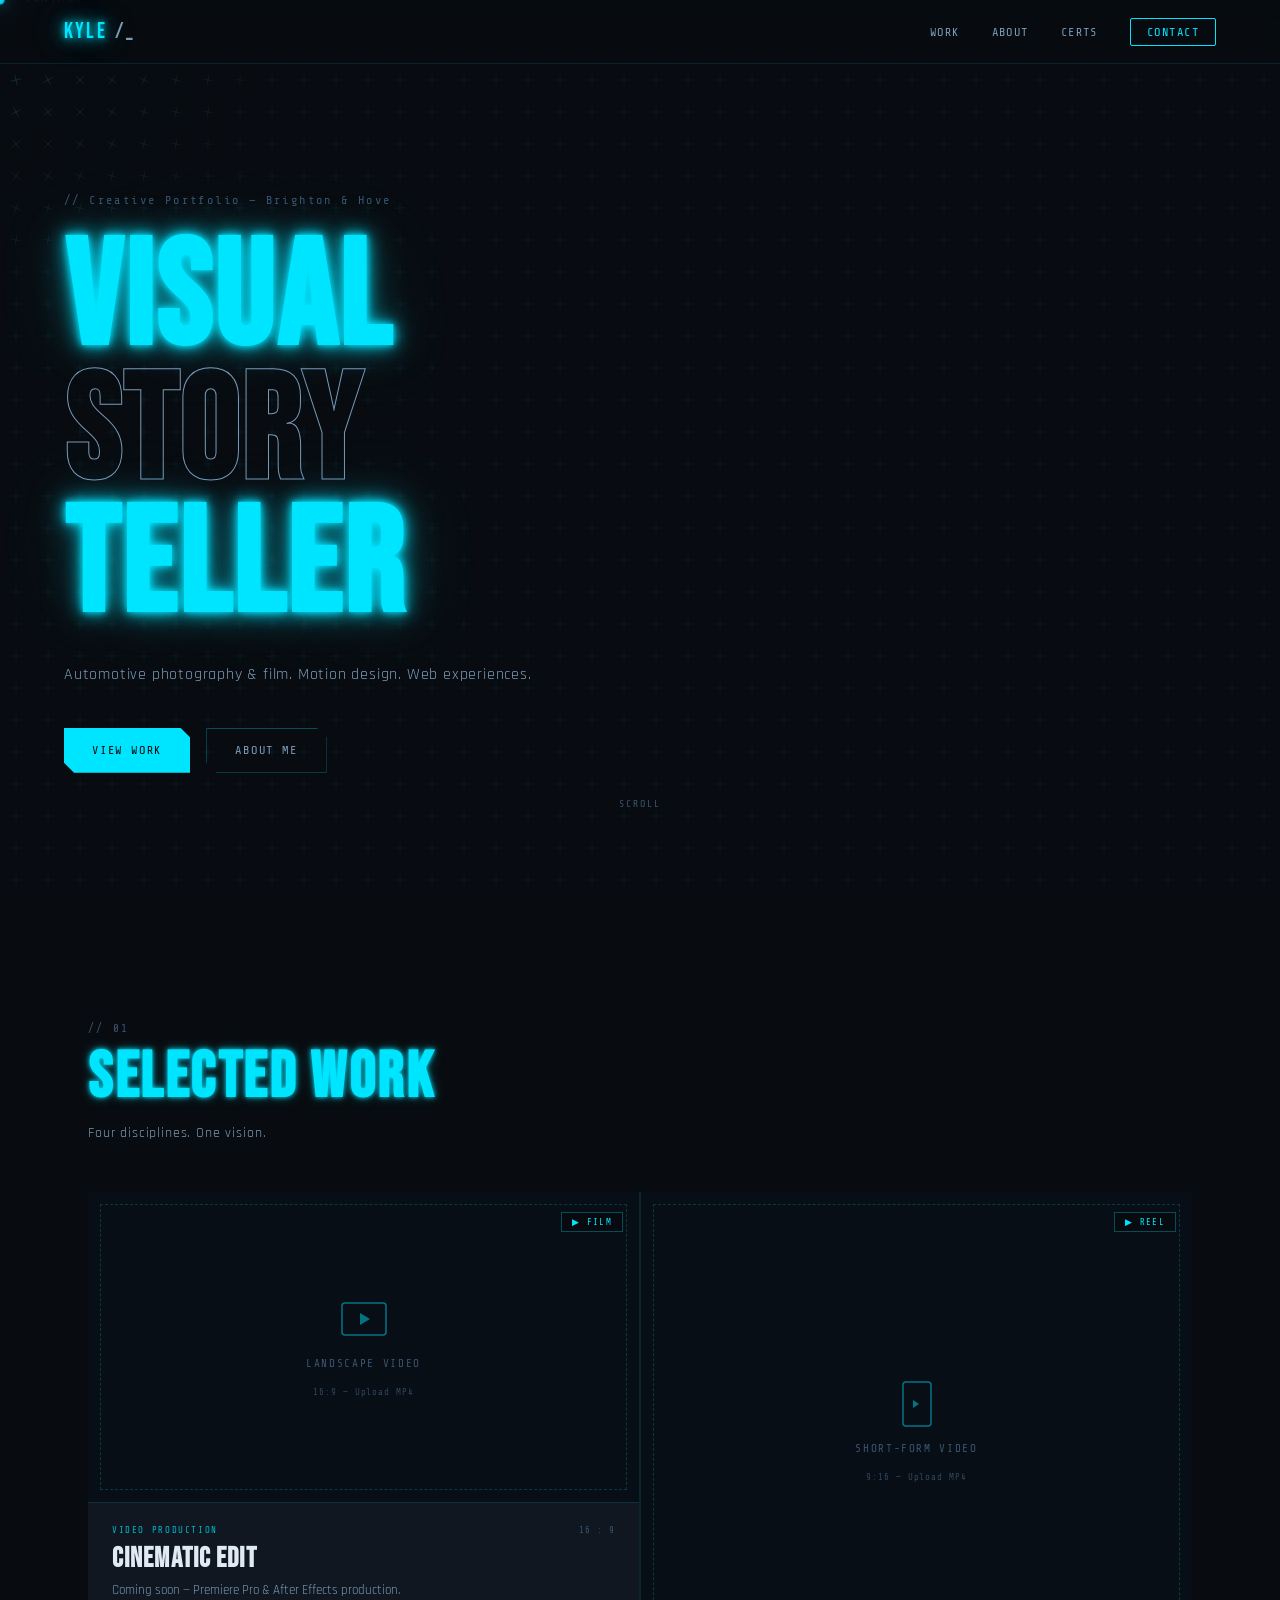
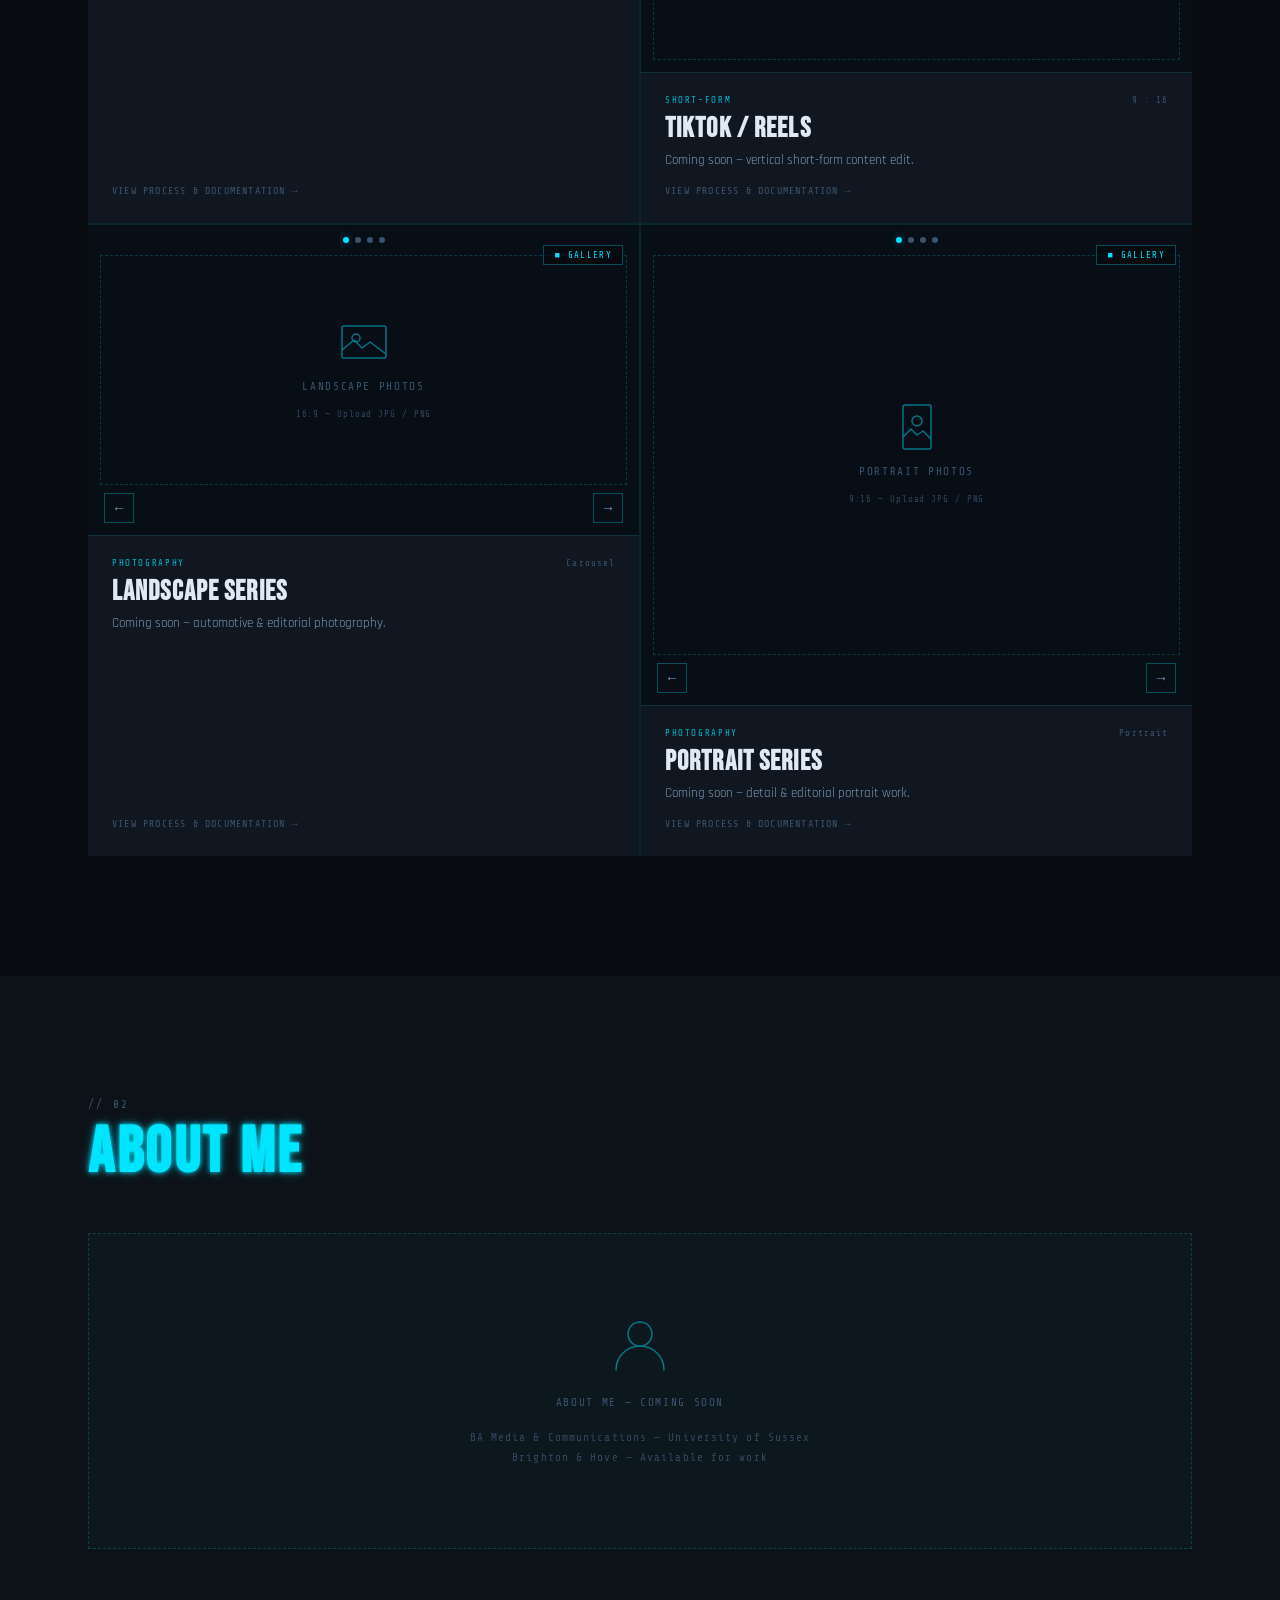
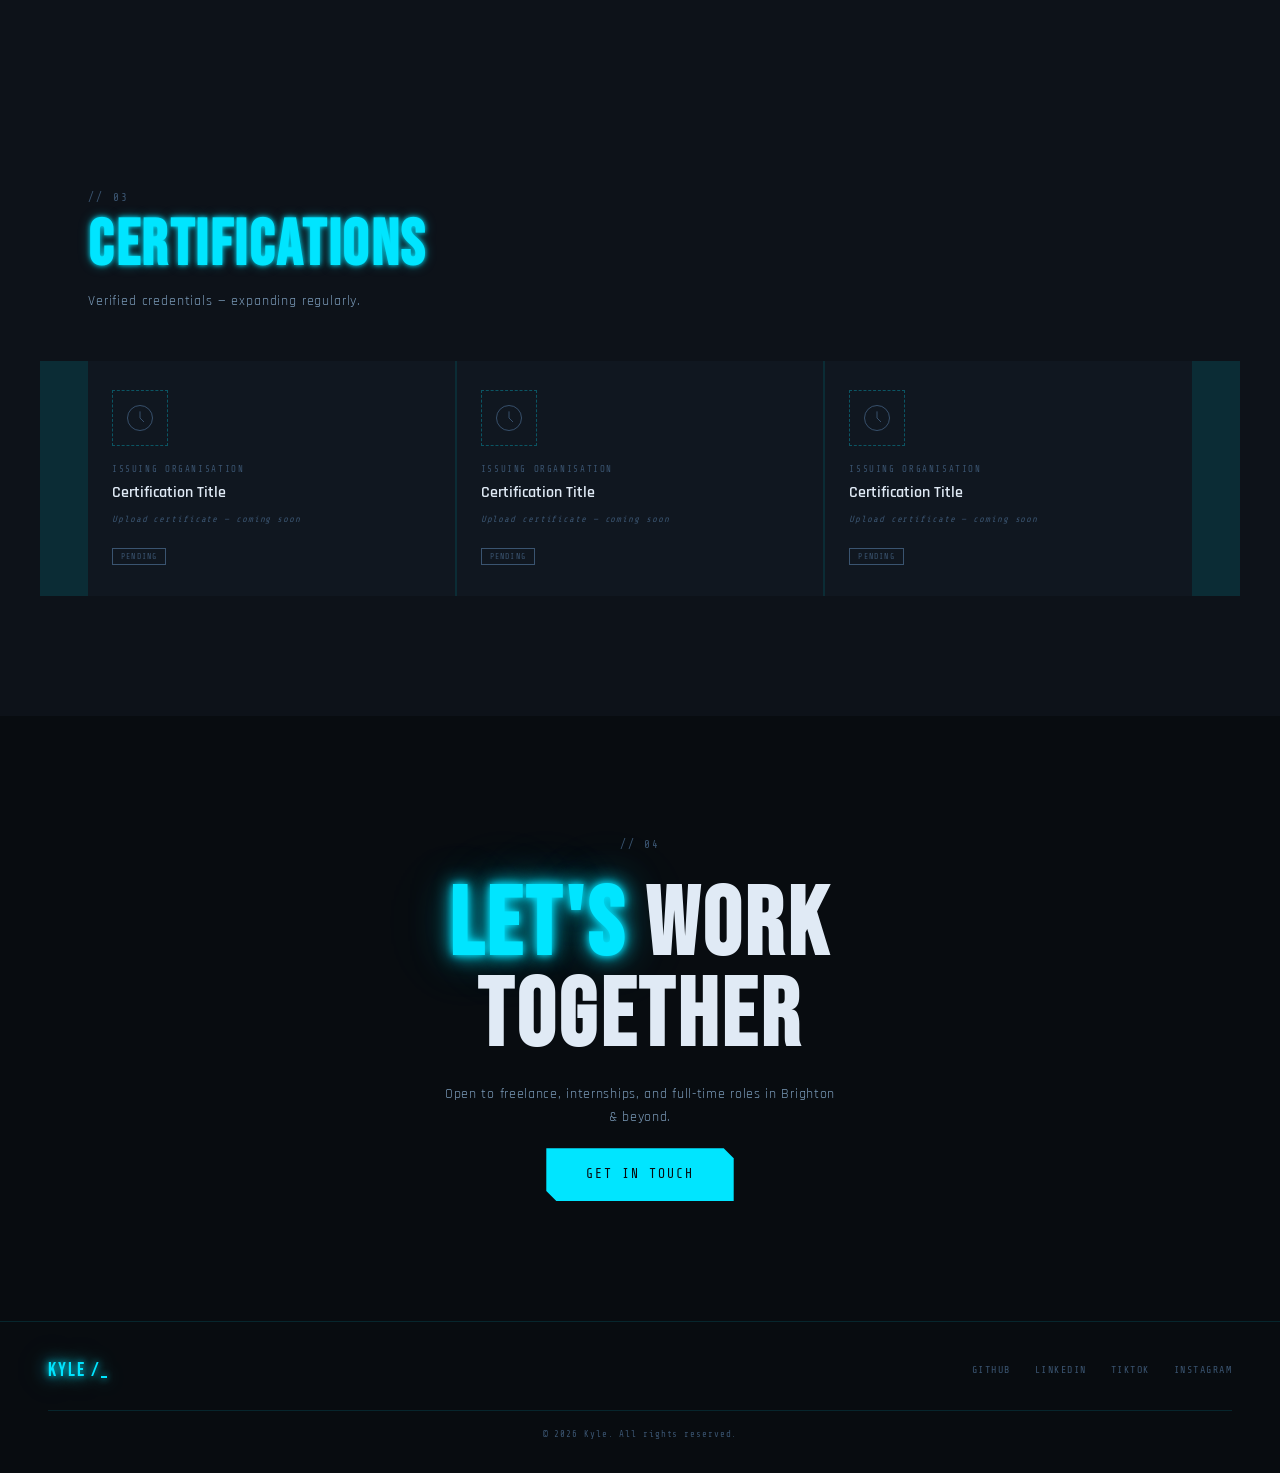
==== index.html @ 3d72a3d5 "Add files via upload" ====
<!DOCTYPE html>
<html lang="en">
<head>
  <meta charset="UTF-8" />
  <meta name="viewport" content="width=device-width, initial-scale=1.0" />
  <title>Kyle — Creative Portfolio</title>
  <link rel="preconnect" href="https://fonts.googleapis.com" />
  <link rel="preconnect" href="https://fonts.gstatic.com" crossorigin />
  <link href="https://fonts.googleapis.com/css2?family=Bebas+Neue&family=Share+Tech+Mono&family=Rajdhani:wght@300;400;500;600;700&display=swap" rel="stylesheet" />
  <link rel="stylesheet" href="style.css" />
</head>
<body>

  <!-- ░░ CANVAS BACKGROUND ░░ -->
  <canvas id="bg-canvas"></canvas>

  <!-- ░░ NAV ░░ -->
  <nav id="navbar">
    <div class="nav-inner">
      <div class="nav-logo">
        <span class="neon-text">KYLE</span><span class="nav-slash"> /_</span>
      </div>
      <ul class="nav-links">
        <li><a href="#work">Work</a></li>
        <li><a href="#about">About</a></li>
        <li><a href="#certifications">Certs</a></li>
        <li><a href="#contact" class="nav-cta">Contact</a></li>
      </ul>
      <button class="nav-burger" id="burger" aria-label="Menu">
        <span></span><span></span><span></span>
      </button>
    </div>
  </nav>

  <!-- ░░ MOBILE MENU ░░ -->
  <div class="mobile-menu" id="mobile-menu">
    <ul>
      <li><a href="#work" onclick="closeMobile()">Work</a></li>
      <li><a href="#about" onclick="closeMobile()">About</a></li>
      <li><a href="#certifications" onclick="closeMobile()">Certs</a></li>
      <li><a href="#contact" onclick="closeMobile()">Contact</a></li>
    </ul>
  </div>

  <!-- ░░ HERO ░░ -->
  <section id="hero">
    <div class="hero-content reveal">
      <p class="hero-label">// Creative Portfolio — Brighton & Hove</p>
      <h1 class="hero-title">
        <span class="neon-text neon-flicker">VISUAL</span><br/>
        <span class="hero-title-mid">STORY</span><br/>
        <span class="neon-text">TELLER</span>
      </h1>
      <p class="hero-sub">Automotive photography &amp; film. Motion design. Web experiences.</p>
      <div class="hero-actions">
        <a href="#work" class="btn-primary">View Work</a>
        <a href="#about" class="btn-ghost">About Me</a>
      </div>
    </div>
    <div class="hero-scroll-hint">
      <span>scroll</span>
      <div class="scroll-line"></div>
    </div>
  </section>

  <!-- ░░ WORK ░░ -->
  <section id="work">
    <div class="section-header reveal">
      <span class="section-tag">// 01</span>
      <h2 class="section-title neon-text-sm">Selected Work</h2>
      <p class="section-sub">Four disciplines. One vision.</p>
    </div>

    <div class="work-grid">

      <!-- Card 1: Landscape Video -->
      <article class="work-card reveal" data-delay="0">
        <div class="card-media landscape-video">
          <div class="media-placeholder">
            <div class="placeholder-icon">
              <svg viewBox="0 0 48 48" fill="none" xmlns="http://www.w3.org/2000/svg">
                <rect x="2" y="8" width="44" height="32" rx="3" stroke="currentColor" stroke-width="1.5"/>
                <path d="M30 24L20 18v12l10-6z" fill="currentColor"/>
              </svg>
            </div>
            <p class="placeholder-label">Landscape Video</p>
            <p class="placeholder-hint">16:9 — Upload MP4</p>
          </div>
          <div class="card-overlay">
            <span class="card-type-badge">&#9654; Film</span>
          </div>
        </div>
        <div class="card-info">
          <div class="card-meta">
            <span class="card-tag">Video Production</span>
            <span class="card-format">16 : 9</span>
          </div>
          <h3 class="card-title">Cinematic Edit</h3>
          <p class="card-desc">Coming soon — Premiere Pro &amp; After Effects production.</p>
          <a href="docs/landscape-video.html" class="card-link">
            View Process &amp; Documentation <span class="link-arrow">→</span>
          </a>
        </div>
      </article>

      <!-- Card 2: Portrait TikTok Video -->
      <article class="work-card work-card--portrait reveal" data-delay="100">
        <div class="card-media portrait-video">
          <div class="media-placeholder">
            <div class="placeholder-icon">
              <svg viewBox="0 0 48 48" fill="none" xmlns="http://www.w3.org/2000/svg">
                <rect x="10" y="2" width="28" height="44" rx="3" stroke="currentColor" stroke-width="1.5"/>
                <path d="M26 24L20 20v8l6-4z" fill="currentColor"/>
              </svg>
            </div>
            <p class="placeholder-label">Short-Form Video</p>
            <p class="placeholder-hint">9:16 — Upload MP4</p>
          </div>
          <div class="card-overlay">
            <span class="card-type-badge">&#9654; Reel</span>
          </div>
        </div>
        <div class="card-info">
          <div class="card-meta">
            <span class="card-tag">Short-Form</span>
            <span class="card-format">9 : 16</span>
          </div>
          <h3 class="card-title">TikTok / Reels</h3>
          <p class="card-desc">Coming soon — vertical short-form content edit.</p>
          <a href="docs/portrait-video.html" class="card-link">
            View Process &amp; Documentation <span class="link-arrow">→</span>
          </a>
        </div>
      </article>

      <!-- Card 3: Landscape Photo Carousel -->
      <article class="work-card reveal" data-delay="200">
        <div class="card-media landscape-photo">
          <div class="carousel-placeholder">
            <div class="carousel-dots">
              <span class="dot active"></span>
              <span class="dot"></span>
              <span class="dot"></span>
              <span class="dot"></span>
            </div>
            <div class="media-placeholder">
              <div class="placeholder-icon">
                <svg viewBox="0 0 48 48" fill="none" xmlns="http://www.w3.org/2000/svg">
                  <rect x="2" y="8" width="44" height="32" rx="2" stroke="currentColor" stroke-width="1.5"/>
                  <circle cx="16" cy="20" r="4" stroke="currentColor" stroke-width="1.5"/>
                  <path d="M2 32l12-10 8 8 8-6 16 12" stroke="currentColor" stroke-width="1.5" stroke-linejoin="round"/>
                </svg>
              </div>
              <p class="placeholder-label">Landscape Photos</p>
              <p class="placeholder-hint">16:9 — Upload JPG / PNG</p>
            </div>
            <div class="carousel-arrows">
              <button class="carousel-btn" aria-label="Previous">&#8592;</button>
              <button class="carousel-btn" aria-label="Next">&#8594;</button>
            </div>
          </div>
          <div class="card-overlay">
            <span class="card-type-badge">&#9632; Gallery</span>
          </div>
        </div>
        <div class="card-info">
          <div class="card-meta">
            <span class="card-tag">Photography</span>
            <span class="card-format">Carousel</span>
          </div>
          <h3 class="card-title">Landscape Series</h3>
          <p class="card-desc">Coming soon — automotive &amp; editorial photography.</p>
          <a href="docs/landscape-photos.html" class="card-link">
            View Process &amp; Documentation <span class="link-arrow">→</span>
          </a>
        </div>
      </article>

      <!-- Card 4: Portrait Photo Carousel -->
      <article class="work-card work-card--portrait reveal" data-delay="300">
        <div class="card-media portrait-photo">
          <div class="carousel-placeholder">
            <div class="carousel-dots">
              <span class="dot active"></span>
              <span class="dot"></span>
              <span class="dot"></span>
              <span class="dot"></span>
            </div>
            <div class="media-placeholder">
              <div class="placeholder-icon">
                <svg viewBox="0 0 48 48" fill="none" xmlns="http://www.w3.org/2000/svg">
                  <rect x="10" y="2" width="28" height="44" rx="2" stroke="currentColor" stroke-width="1.5"/>
                  <circle cx="24" cy="18" r="5" stroke="currentColor" stroke-width="1.5"/>
                  <path d="M10 34l8-8 6 6 6-4 8 8" stroke="currentColor" stroke-width="1.5" stroke-linejoin="round"/>
                </svg>
              </div>
              <p class="placeholder-label">Portrait Photos</p>
              <p class="placeholder-hint">9:16 — Upload JPG / PNG</p>
            </div>
            <div class="carousel-arrows">
              <button class="carousel-btn" aria-label="Previous">&#8592;</button>
              <button class="carousel-btn" aria-label="Next">&#8594;</button>
            </div>
          </div>
          <div class="card-overlay">
            <span class="card-type-badge">&#9632; Gallery</span>
          </div>
        </div>
        <div class="card-info">
          <div class="card-meta">
            <span class="card-tag">Photography</span>
            <span class="card-format">Portrait</span>
          </div>
          <h3 class="card-title">Portrait Series</h3>
          <p class="card-desc">Coming soon — detail &amp; editorial portrait work.</p>
          <a href="docs/portrait-photos.html" class="card-link">
            View Process &amp; Documentation <span class="link-arrow">→</span>
          </a>
        </div>
      </article>

    </div>
  </section>

  <!-- ░░ ABOUT ░░ -->
  <section id="about">
    <div class="about-inner">
      <div class="section-header reveal">
        <span class="section-tag">// 02</span>
        <h2 class="section-title neon-text-sm">About Me</h2>
      </div>
      <div class="about-placeholder reveal">
        <div class="about-placeholder-inner">
          <div class="placeholder-icon large">
            <svg viewBox="0 0 64 64" fill="none" xmlns="http://www.w3.org/2000/svg">
              <circle cx="32" cy="20" r="12" stroke="currentColor" stroke-width="1.5"/>
              <path d="M8 56c0-13.255 10.745-24 24-24s24 10.745 24 24" stroke="currentColor" stroke-width="1.5" stroke-linecap="round"/>
            </svg>
          </div>
          <p class="placeholder-label">About Me — Coming Soon</p>
          <p class="placeholder-hint">
            BA Media &amp; Communications — University of Sussex<br/>
            Brighton &amp; Hove — Available for work
          </p>
        </div>
      </div>
    </div>
  </section>

  <!-- ░░ CERTIFICATIONS ░░ -->
  <section id="certifications">
    <div class="section-header reveal">
      <span class="section-tag">// 03</span>
      <h2 class="section-title neon-text-sm">Certifications</h2>
      <p class="section-sub">Verified credentials — expanding regularly.</p>
    </div>

    <div class="certs-grid">

      <div class="cert-card reveal" data-delay="0">
        <div class="cert-logo-area">
          <div class="cert-logo-placeholder">
            <svg viewBox="0 0 48 48" fill="none" xmlns="http://www.w3.org/2000/svg">
              <circle cx="24" cy="24" r="20" stroke="currentColor" stroke-width="1.5"/>
              <path d="M24 14v10l6 6" stroke="currentColor" stroke-width="1.5" stroke-linecap="round"/>
            </svg>
          </div>
        </div>
        <div class="cert-info">
          <p class="cert-issuer">Issuing Organisation</p>
          <h3 class="cert-name">Certification Title</h3>
          <p class="cert-status">Upload certificate — coming soon</p>
        </div>
        <div class="cert-badge">
          <span>Pending</span>
        </div>
      </div>

      <div class="cert-card reveal" data-delay="100">
        <div class="cert-logo-area">
          <div class="cert-logo-placeholder">
            <svg viewBox="0 0 48 48" fill="none" xmlns="http://www.w3.org/2000/svg">
              <circle cx="24" cy="24" r="20" stroke="currentColor" stroke-width="1.5"/>
              <path d="M24 14v10l6 6" stroke="currentColor" stroke-width="1.5" stroke-linecap="round"/>
            </svg>
          </div>
        </div>
        <div class="cert-info">
          <p class="cert-issuer">Issuing Organisation</p>
          <h3 class="cert-name">Certification Title</h3>
          <p class="cert-status">Upload certificate — coming soon</p>
        </div>
        <div class="cert-badge">
          <span>Pending</span>
        </div>
      </div>

      <div class="cert-card reveal" data-delay="200">
        <div class="cert-logo-area">
          <div class="cert-logo-placeholder">
            <svg viewBox="0 0 48 48" fill="none" xmlns="http://www.w3.org/2000/svg">
              <circle cx="24" cy="24" r="20" stroke="currentColor" stroke-width="1.5"/>
              <path d="M24 14v10l6 6" stroke="currentColor" stroke-width="1.5" stroke-linecap="round"/>
            </svg>
          </div>
        </div>
        <div class="cert-info">
          <p class="cert-issuer">Issuing Organisation</p>
          <h3 class="cert-name">Certification Title</h3>
          <p class="cert-status">Upload certificate — coming soon</p>
        </div>
        <div class="cert-badge">
          <span>Pending</span>
        </div>
      </div>

    </div>
  </section>

  <!-- ░░ CONTACT ░░ -->
  <section id="contact">
    <div class="contact-inner reveal">
      <span class="section-tag">// 04</span>
      <h2 class="contact-title">
        <span class="neon-text neon-flicker-slow">Let's</span> Work<br/>Together
      </h2>
      <p class="contact-sub">Open to freelance, internships, and full-time roles in Brighton &amp; beyond.</p>
      <a href="mailto:your@email.com" class="btn-primary btn-large">Get In Touch</a>
    </div>
  </section>

  <!-- ░░ FOOTER ░░ -->
  <footer id="footer">
    <div class="footer-inner">
      <div class="footer-logo neon-text">KYLE /_</div>
      <div class="footer-links">
        <a href="https://github.com/yourusername" target="_blank" rel="noopener">GitHub</a>
        <a href="https://linkedin.com/in/yourprofile" target="_blank" rel="noopener">LinkedIn</a>
        <a href="https://www.tiktok.com/@yourprofile" target="_blank" rel="noopener">TikTok</a>
        <a href="https://instagram.com/yourprofile" target="_blank" rel="noopener">Instagram</a>
      </div>
      <p class="footer-copy">&copy; 2026 Kyle. All rights reserved.</p>
    </div>
  </footer>

  <script src="main.js"></script>
</body>
</html>
---- style.css ----
/* ============================================================
   KYLE /_ — PORTFOLIO
   style.css
   ============================================================ */

/* ── Reset & Root ─────────────────────────────────────────── */
*, *::before, *::after { box-sizing: border-box; margin: 0; padding: 0; }

:root {
  --cyan:        #00E5FF;
  --cyan-dim:    #00b8cc;
  --cyan-glow:   rgba(0, 229, 255, 0.35);
  --cyan-faint:  rgba(0, 229, 255, 0.08);
  --blue:        #0080FF;
  --blue-dim:    #005fcc;
  --blue-glow:   rgba(0, 128, 255, 0.35);
  --bg:          #080c10;
  --bg-2:        #0d1219;
  --bg-card:     #101720;
  --bg-card-h:   #141e2a;
  --text:        #e0eaf5;
  --text-mid:    #7a9ab8;
  --text-dim:    #3a5470;
  --border:      rgba(0, 229, 255, 0.12);
  --border-h:    rgba(0, 229, 255, 0.3);
  --font-display: 'Bebas Neue', sans-serif;
  --font-mono:    'Share Tech Mono', monospace;
  --font-body:    'Rajdhani', sans-serif;
  --nav-h:       64px;
  --section-pad: clamp(60px, 10vw, 120px);
}

html { scroll-behavior: smooth; }

body {
  background: var(--bg);
  color: var(--text);
  font-family: var(--font-body);
  font-size: 16px;
  line-height: 1.6;
  overflow-x: hidden;
}

/* ── Canvas Background ────────────────────────────────────── */
#bg-canvas {
  position: fixed;
  inset: 0;
  z-index: 0;
  pointer-events: none;
  opacity: 0.5;
}

/* ── Scroll Reveal ────────────────────────────────────────── */
.reveal {
  opacity: 0;
  transform: translateY(32px);
  transition: opacity 0.7s ease, transform 0.7s ease;
}
.reveal.visible {
  opacity: 1;
  transform: translateY(0);
}

/* ── Neon Text Effects ────────────────────────────────────── */
.neon-text {
  color: var(--cyan);
  text-shadow:
    0 0 7px var(--cyan),
    0 0 18px var(--cyan),
    0 0 40px var(--cyan-glow),
    0 0 80px rgba(0, 229, 255, 0.15);
}

.neon-text-sm {
  color: var(--cyan);
  text-shadow:
    0 0 5px var(--cyan),
    0 0 12px var(--cyan-glow);
}

.neon-flicker {
  animation: flicker 6s infinite;
}

.neon-flicker-slow {
  animation: flicker 9s 2s infinite;
}

@keyframes flicker {
  0%, 18%, 22%, 25%, 53%, 57%, 100% {
    text-shadow:
      0 0 7px var(--cyan),
      0 0 18px var(--cyan),
      0 0 40px var(--cyan-glow),
      0 0 80px rgba(0, 229, 255, 0.15);
  }
  20%, 24%, 55% {
    text-shadow: none;
    color: var(--cyan-dim);
  }
}

/* ── Navigation ───────────────────────────────────────────── */
#navbar {
  position: fixed;
  top: 0;
  left: 0;
  right: 0;
  z-index: 100;
  height: var(--nav-h);
  background: rgba(8, 12, 16, 0.85);
  backdrop-filter: blur(12px);
  border-bottom: 0.5px solid var(--border);
  transition: border-color 0.3s;
}

#navbar.scrolled {
  border-bottom-color: var(--border-h);
}

.nav-inner {
  max-width: 1200px;
  margin: 0 auto;
  padding: 0 24px;
  height: 100%;
  display: flex;
  align-items: center;
  justify-content: space-between;
}

.nav-logo {
  font-family: var(--font-display);
  font-size: 22px;
  letter-spacing: 0.1em;
  text-decoration: none;
}

.nav-slash {
  color: var(--text-mid);
  margin-left: 2px;
}

.nav-links {
  display: flex;
  align-items: center;
  gap: 32px;
  list-style: none;
}

.nav-links a {
  font-family: var(--font-mono);
  font-size: 12px;
  letter-spacing: 0.12em;
  text-transform: uppercase;
  color: var(--text-mid);
  text-decoration: none;
  transition: color 0.2s;
}

.nav-links a:hover { color: var(--cyan); }

.nav-cta {
  color: var(--cyan) !important;
  border: 0.5px solid var(--cyan);
  padding: 6px 16px;
  border-radius: 2px;
  transition: background 0.2s, box-shadow 0.2s !important;
}

.nav-cta:hover {
  background: var(--cyan-faint);
  box-shadow: 0 0 12px var(--cyan-glow);
}

.nav-burger {
  display: none;
  flex-direction: column;
  gap: 5px;
  background: none;
  border: none;
  cursor: pointer;
  padding: 4px;
}

.nav-burger span {
  display: block;
  width: 22px;
  height: 1.5px;
  background: var(--text-mid);
  transition: all 0.3s;
}

/* ── Mobile Menu ──────────────────────────────────────────── */
.mobile-menu {
  position: fixed;
  top: var(--nav-h);
  left: 0;
  right: 0;
  background: rgba(8, 12, 16, 0.97);
  backdrop-filter: blur(16px);
  border-bottom: 0.5px solid var(--border);
  z-index: 99;
  transform: translateY(-110%);
  transition: transform 0.3s ease;
}

.mobile-menu.open {
  transform: translateY(0);
}

.mobile-menu ul {
  list-style: none;
  padding: 16px 0;
}

.mobile-menu a {
  display: block;
  padding: 14px 24px;
  font-family: var(--font-mono);
  font-size: 13px;
  letter-spacing: 0.12em;
  text-transform: uppercase;
  color: var(--text-mid);
  text-decoration: none;
  border-bottom: 0.5px solid var(--border);
  transition: color 0.2s, padding-left 0.2s;
}

.mobile-menu a:hover {
  color: var(--cyan);
  padding-left: 32px;
}

/* ── Buttons ──────────────────────────────────────────────── */
.btn-primary {
  display: inline-flex;
  align-items: center;
  gap: 8px;
  padding: 12px 28px;
  background: var(--cyan);
  color: var(--bg);
  font-family: var(--font-mono);
  font-size: 12px;
  letter-spacing: 0.15em;
  text-transform: uppercase;
  text-decoration: none;
  border: none;
  cursor: pointer;
  transition: box-shadow 0.25s, transform 0.2s;
  clip-path: polygon(0 0, calc(100% - 10px) 0, 100% 10px, 100% 100%, 10px 100%, 0 calc(100% - 10px));
}

.btn-primary:hover {
  box-shadow: 0 0 24px var(--cyan-glow), 0 0 48px rgba(0,229,255,0.12);
  transform: translateY(-1px);
}

.btn-primary.btn-large {
  padding: 16px 40px;
  font-size: 13px;
}

.btn-ghost {
  display: inline-flex;
  align-items: center;
  padding: 12px 28px;
  border: 0.5px solid var(--border-h);
  color: var(--text-mid);
  font-family: var(--font-mono);
  font-size: 12px;
  letter-spacing: 0.15em;
  text-transform: uppercase;
  text-decoration: none;
  transition: border-color 0.2s, color 0.2s, box-shadow 0.2s;
  clip-path: polygon(0 0, calc(100% - 10px) 0, 100% 10px, 100% 100%, 10px 100%, 0 calc(100% - 10px));
}

.btn-ghost:hover {
  border-color: var(--cyan);
  color: var(--cyan);
  box-shadow: 0 0 16px var(--cyan-glow);
}

/* ── Hero ─────────────────────────────────────────────────── */
#hero {
  position: relative;
  z-index: 1;
  min-height: 100vh;
  display: flex;
  align-items: center;
  padding: var(--nav-h) 24px 0;
}

.hero-content {
  max-width: 1200px;
  margin: 0 auto;
  width: 100%;
  padding: 60px 0;
}

.hero-label {
  font-family: var(--font-mono);
  font-size: 12px;
  letter-spacing: 0.2em;
  color: var(--text-dim);
  margin-bottom: 24px;
}

.hero-title {
  font-family: var(--font-display);
  font-size: clamp(72px, 14vw, 148px);
  line-height: 0.9;
  letter-spacing: 0.02em;
  margin-bottom: 28px;
}

.hero-title-mid {
  color: var(--text);
  -webkit-text-stroke: 1px var(--text-mid);
  color: transparent;
}

.hero-sub {
  font-size: 16px;
  color: var(--text-mid);
  letter-spacing: 0.05em;
  margin-bottom: 40px;
  max-width: 480px;
}

.hero-actions {
  display: flex;
  gap: 16px;
  flex-wrap: wrap;
}

.hero-scroll-hint {
  position: absolute;
  bottom: 32px;
  left: 50%;
  transform: translateX(-50%);
  display: flex;
  flex-direction: column;
  align-items: center;
  gap: 8px;
}

.hero-scroll-hint span {
  font-family: var(--font-mono);
  font-size: 10px;
  letter-spacing: 0.2em;
  text-transform: uppercase;
  color: var(--text-dim);
}

.scroll-line {
  width: 0.5px;
  height: 48px;
  background: linear-gradient(to bottom, var(--cyan-dim), transparent);
  animation: scrollPulse 2s ease-in-out infinite;
}

@keyframes scrollPulse {
  0%, 100% { opacity: 0.3; transform: scaleY(1); }
  50% { opacity: 1; transform: scaleY(1.1); }
}

/* ── Section Shared ───────────────────────────────────────── */
section {
  position: relative;
  z-index: 1;
  padding: var(--section-pad) clamp(16px, 4vw, 48px);
  max-width: 1200px;
  margin: 0 auto;
}

#about, #certifications, #contact {
  max-width: 100%;
  padding-left: 0;
  padding-right: 0;
}

#about > *, #certifications > *, #contact > * {
  max-width: 1200px;
  margin-left: auto;
  margin-right: auto;
  padding-left: clamp(16px, 4vw, 48px);
  padding-right: clamp(16px, 4vw, 48px);
}

#about, #certifications {
  background: var(--bg-2);
  width: 100%;
}

.section-header {
  margin-bottom: 48px;
}

.section-tag {
  font-family: var(--font-mono);
  font-size: 11px;
  letter-spacing: 0.2em;
  color: var(--text-dim);
  display: block;
  margin-bottom: 8px;
}

.section-title {
  font-family: var(--font-display);
  font-size: clamp(36px, 6vw, 64px);
  letter-spacing: 0.04em;
  line-height: 1;
  margin-bottom: 12px;
}

.section-sub {
  font-size: 14px;
  color: var(--text-mid);
  letter-spacing: 0.06em;
}

/* ── Work Grid ────────────────────────────────────────────── */
.work-grid {
  display: grid;
  grid-template-columns: repeat(2, 1fr);
  gap: 2px;
  background: var(--border);
}

/* ── Work Cards ───────────────────────────────────────────── */
.work-card {
  background: var(--bg-card);
  display: flex;
  flex-direction: column;
  transition: background 0.3s;
  overflow: hidden;
}

.work-card:hover {
  background: var(--bg-card-h);
}

.card-media {
  position: relative;
  overflow: hidden;
  background: #080e16;
  flex-shrink: 0;
}

/* Landscape: 16:9 */
.landscape-video,
.landscape-photo {
  aspect-ratio: 16 / 9;
}

/* Portrait: 9:16 — but constrained so it doesn't get too tall */
.portrait-video,
.portrait-photo {
  aspect-ratio: 9 / 16;
  max-height: 480px;
}

.media-placeholder {
  position: absolute;
  inset: 0;
  display: flex;
  flex-direction: column;
  align-items: center;
  justify-content: center;
  gap: 12px;
  border: 1px dashed rgba(0, 229, 255, 0.2);
  margin: 12px;
}

.placeholder-icon {
  width: 48px;
  height: 48px;
  color: var(--cyan-dim);
  opacity: 0.6;
}

.placeholder-icon.large {
  width: 64px;
  height: 64px;
}

.placeholder-icon svg {
  width: 100%;
  height: 100%;
}

.placeholder-label {
  font-family: var(--font-mono);
  font-size: 11px;
  letter-spacing: 0.15em;
  text-transform: uppercase;
  color: var(--text-dim);
}

.placeholder-hint {
  font-family: var(--font-mono);
  font-size: 9px;
  letter-spacing: 0.1em;
  color: rgba(58, 84, 112, 0.8);
}

/* Carousel placeholder */
.carousel-placeholder {
  position: absolute;
  inset: 0;
  display: flex;
  flex-direction: column;
}

.carousel-dots {
  display: flex;
  gap: 6px;
  padding: 12px 16px;
  justify-content: center;
}

.dot {
  width: 6px;
  height: 6px;
  border-radius: 50%;
  background: var(--text-dim);
  transition: background 0.2s;
}

.dot.active {
  background: var(--cyan);
  box-shadow: 0 0 6px var(--cyan-glow);
}

.carousel-placeholder .media-placeholder {
  flex: 1;
  position: relative;
  inset: auto;
  margin: 0 12px;
}

.carousel-arrows {
  display: flex;
  justify-content: space-between;
  padding: 8px 16px 12px;
}

.carousel-btn {
  background: none;
  border: 0.5px solid var(--border-h);
  color: var(--text-mid);
  font-size: 14px;
  width: 30px;
  height: 30px;
  cursor: pointer;
  display: flex;
  align-items: center;
  justify-content: center;
  transition: border-color 0.2s, color 0.2s, box-shadow 0.2s;
}

.carousel-btn:hover {
  border-color: var(--cyan);
  color: var(--cyan);
  box-shadow: 0 0 8px var(--cyan-glow);
}

/* Card overlay badge */
.card-overlay {
  position: absolute;
  top: 16px;
  right: 16px;
}

.card-type-badge {
  font-family: var(--font-mono);
  font-size: 9px;
  letter-spacing: 0.15em;
  text-transform: uppercase;
  color: var(--cyan);
  background: rgba(8, 12, 16, 0.8);
  border: 0.5px solid var(--border-h);
  padding: 4px 10px;
  backdrop-filter: blur(4px);
}

/* Card info */
.card-info {
  padding: 20px 24px 24px;
  flex: 1;
  display: flex;
  flex-direction: column;
  gap: 8px;
  border-top: 0.5px solid var(--border);
}

.card-meta {
  display: flex;
  align-items: center;
  justify-content: space-between;
}

.card-tag {
  font-family: var(--font-mono);
  font-size: 9px;
  letter-spacing: 0.18em;
  text-transform: uppercase;
  color: var(--cyan-dim);
}

.card-format {
  font-family: var(--font-mono);
  font-size: 9px;
  letter-spacing: 0.12em;
  color: var(--text-dim);
}

.card-title {
  font-family: var(--font-display);
  font-size: 28px;
  letter-spacing: 0.04em;
  color: var(--text);
  line-height: 1;
}

.card-desc {
  font-size: 13px;
  color: var(--text-mid);
  line-height: 1.5;
  flex: 1;
}

.card-link {
  display: inline-flex;
  align-items: center;
  gap: 6px;
  font-family: var(--font-mono);
  font-size: 10px;
  letter-spacing: 0.12em;
  text-transform: uppercase;
  color: var(--text-dim);
  text-decoration: none;
  margin-top: 4px;
  transition: color 0.2s;
}

.card-link:hover {
  color: var(--cyan);
}

.link-arrow {
  transition: transform 0.2s;
}

.card-link:hover .link-arrow {
  transform: translateX(4px);
}

/* ── About ─────────────────────────────────────────────────── */
#about {
  padding-top: var(--section-pad);
  padding-bottom: var(--section-pad);
}

.about-inner {
  max-width: 1200px;
  margin: 0 auto;
  padding: 0 clamp(16px, 4vw, 48px);
}

.about-placeholder {
  border: 1px dashed rgba(0, 229, 255, 0.2);
  padding: 80px 24px;
  display: flex;
  align-items: center;
  justify-content: center;
  text-align: center;
  background: rgba(0, 229, 255, 0.02);
}

.about-placeholder-inner {
  display: flex;
  flex-direction: column;
  align-items: center;
  gap: 16px;
}

.about-placeholder .placeholder-hint {
  font-size: 11px;
  line-height: 1.8;
}

/* ── Certifications ───────────────────────────────────────── */
#certifications {
  padding-top: var(--section-pad);
  padding-bottom: var(--section-pad);
}

.certs-grid {
  display: grid;
  grid-template-columns: repeat(3, 1fr);
  gap: 2px;
  background: var(--border);
  max-width: 1200px;
  margin: 0 auto;
  padding: 0 clamp(16px, 4vw, 48px);
}

.cert-card {
  background: var(--bg-card);
  padding: 28px 24px;
  display: flex;
  flex-direction: column;
  gap: 16px;
  position: relative;
  transition: background 0.3s;
  border-top: 1px solid transparent;
}

.cert-card:hover {
  background: var(--bg-card-h);
  border-top-color: var(--cyan);
}

.cert-logo-area {
  width: 56px;
  height: 56px;
}

.cert-logo-placeholder {
  width: 100%;
  height: 100%;
  border: 0.5px dashed var(--border-h);
  display: flex;
  align-items: center;
  justify-content: center;
  color: var(--text-dim);
  padding: 12px;
}

.cert-logo-placeholder svg {
  width: 100%;
  height: 100%;
}

.cert-info {
  flex: 1;
}

.cert-issuer {
  font-family: var(--font-mono);
  font-size: 9px;
  letter-spacing: 0.18em;
  text-transform: uppercase;
  color: var(--text-dim);
  margin-bottom: 4px;
}

.cert-name {
  font-family: var(--font-body);
  font-size: 16px;
  font-weight: 600;
  color: var(--text);
  margin-bottom: 6px;
}

.cert-status {
  font-family: var(--font-mono);
  font-size: 9px;
  letter-spacing: 0.1em;
  color: var(--text-dim);
  font-style: italic;
}

.cert-badge {
  align-self: flex-start;
}

.cert-badge span {
  font-family: var(--font-mono);
  font-size: 8px;
  letter-spacing: 0.15em;
  text-transform: uppercase;
  color: var(--text-dim);
  border: 0.5px solid var(--text-dim);
  padding: 3px 8px;
}

/* ── Contact ──────────────────────────────────────────────── */
#contact {
  background: var(--bg);
  padding-top: var(--section-pad);
  padding-bottom: var(--section-pad);
  text-align: center;
  width: 100%;
}

.contact-inner {
  max-width: 700px;
  margin: 0 auto;
  padding: 0 clamp(16px, 4vw, 48px);
  display: flex;
  flex-direction: column;
  align-items: center;
  gap: 20px;
}

.contact-title {
  font-family: var(--font-display);
  font-size: clamp(52px, 10vw, 96px);
  letter-spacing: 0.04em;
  line-height: 0.95;
}

.contact-sub {
  font-size: 14px;
  color: var(--text-mid);
  letter-spacing: 0.05em;
  max-width: 400px;
}

/* ── Footer ───────────────────────────────────────────────── */
#footer {
  position: relative;
  z-index: 1;
  border-top: 0.5px solid var(--border);
  padding: 32px clamp(16px, 4vw, 48px);
}

.footer-inner {
  max-width: 1200px;
  margin: 0 auto;
  display: flex;
  align-items: center;
  justify-content: space-between;
  flex-wrap: wrap;
  gap: 16px;
}

.footer-logo {
  font-family: var(--font-display);
  font-size: 20px;
  letter-spacing: 0.1em;
}

.footer-links {
  display: flex;
  gap: 24px;
}

.footer-links a {
  font-family: var(--font-mono);
  font-size: 10px;
  letter-spacing: 0.15em;
  text-transform: uppercase;
  color: var(--text-dim);
  text-decoration: none;
  transition: color 0.2s;
}

.footer-links a:hover { color: var(--cyan); }

.footer-copy {
  font-family: var(--font-mono);
  font-size: 9px;
  letter-spacing: 0.1em;
  color: var(--text-dim);
  width: 100%;
  text-align: center;
  margin-top: 8px;
  padding-top: 16px;
  border-top: 0.5px solid var(--border);
}

/* ── Responsive ───────────────────────────────────────────── */
@media (max-width: 768px) {
  .nav-links { display: none; }
  .nav-burger { display: flex; }

  .work-grid {
    grid-template-columns: 1fr;
  }

  .work-card--portrait .card-media {
    max-height: 360px;
  }

  .certs-grid {
    grid-template-columns: 1fr;
  }

  .footer-inner {
    flex-direction: column;
    text-align: center;
  }

  .footer-links {
    justify-content: center;
  }
}

@media (max-width: 480px) {
  .hero-title {
    font-size: clamp(56px, 18vw, 80px);
  }

  .hero-actions {
    flex-direction: column;
    align-items: flex-start;
  }
}

/* ── Horizontal rule / divider ────────────────────────────── */
.h-rule {
  border: none;
  border-top: 0.5px solid var(--border);
  margin: 0;
}
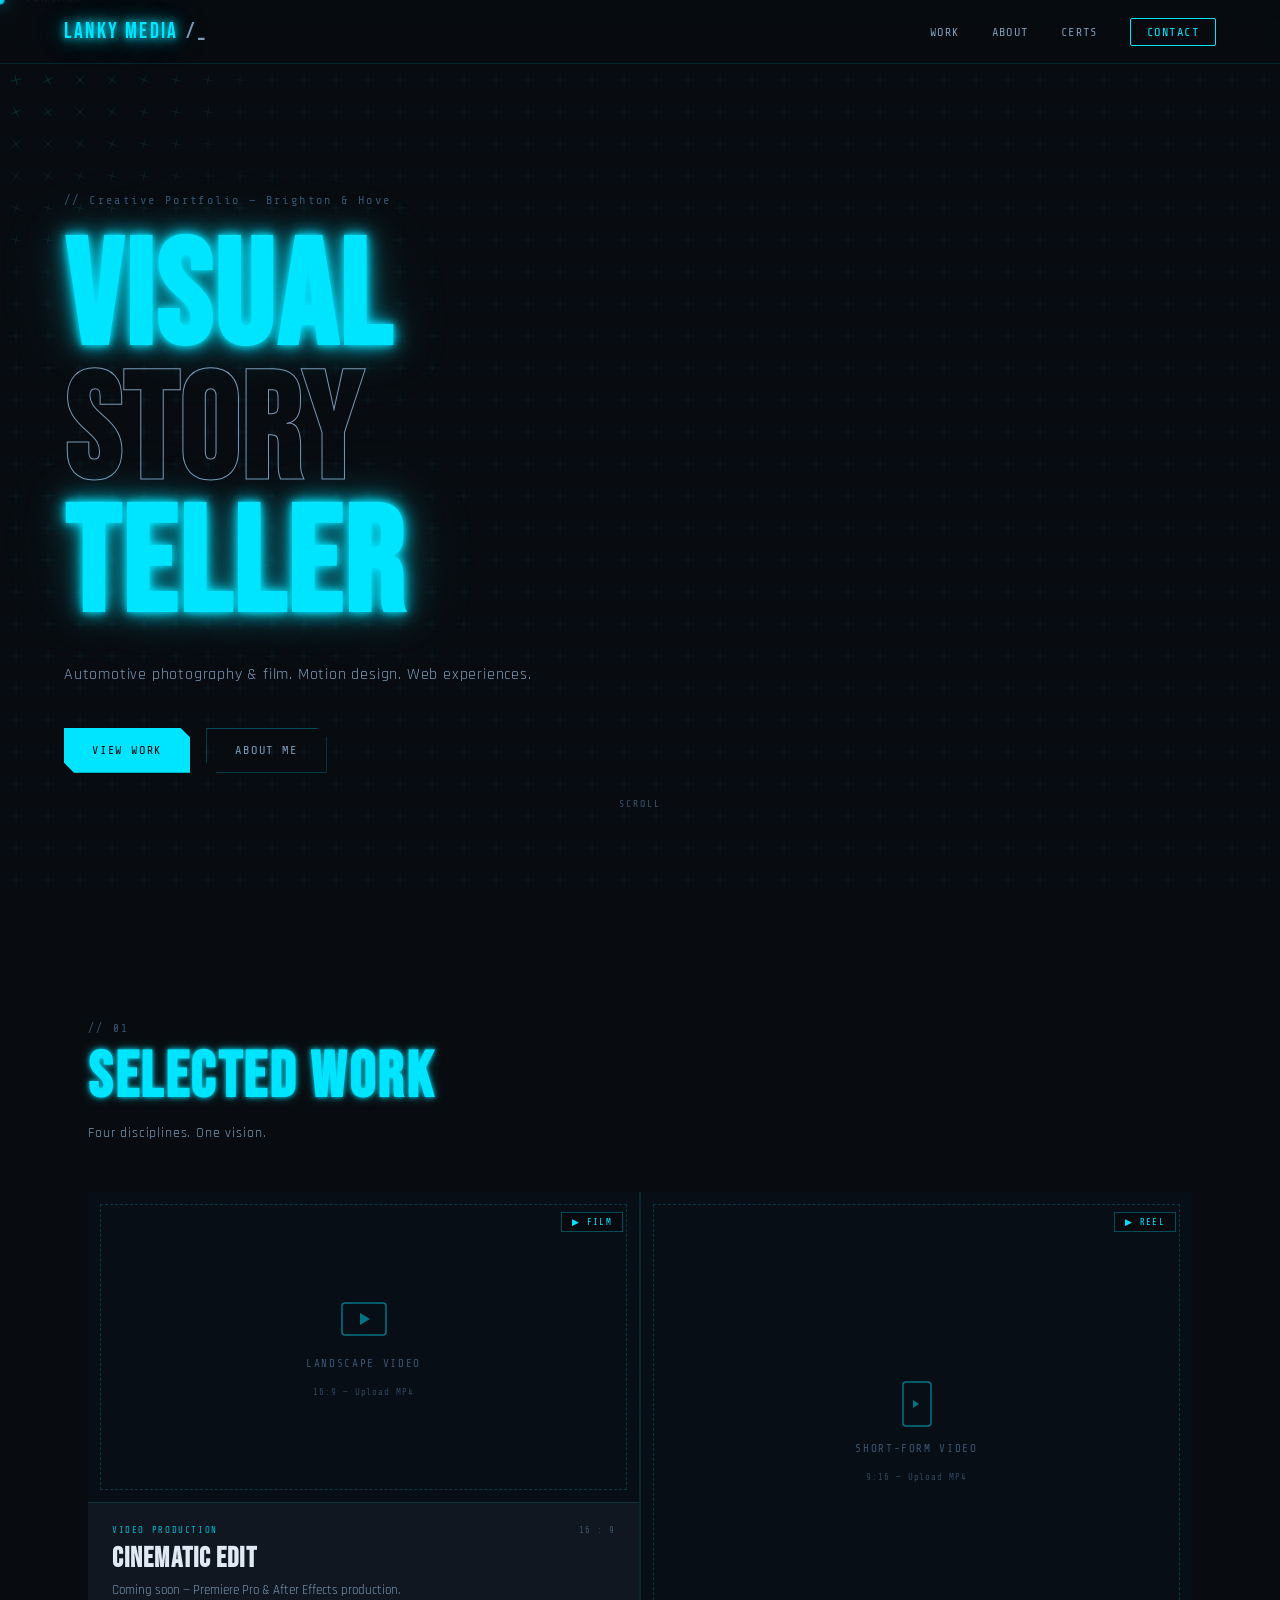
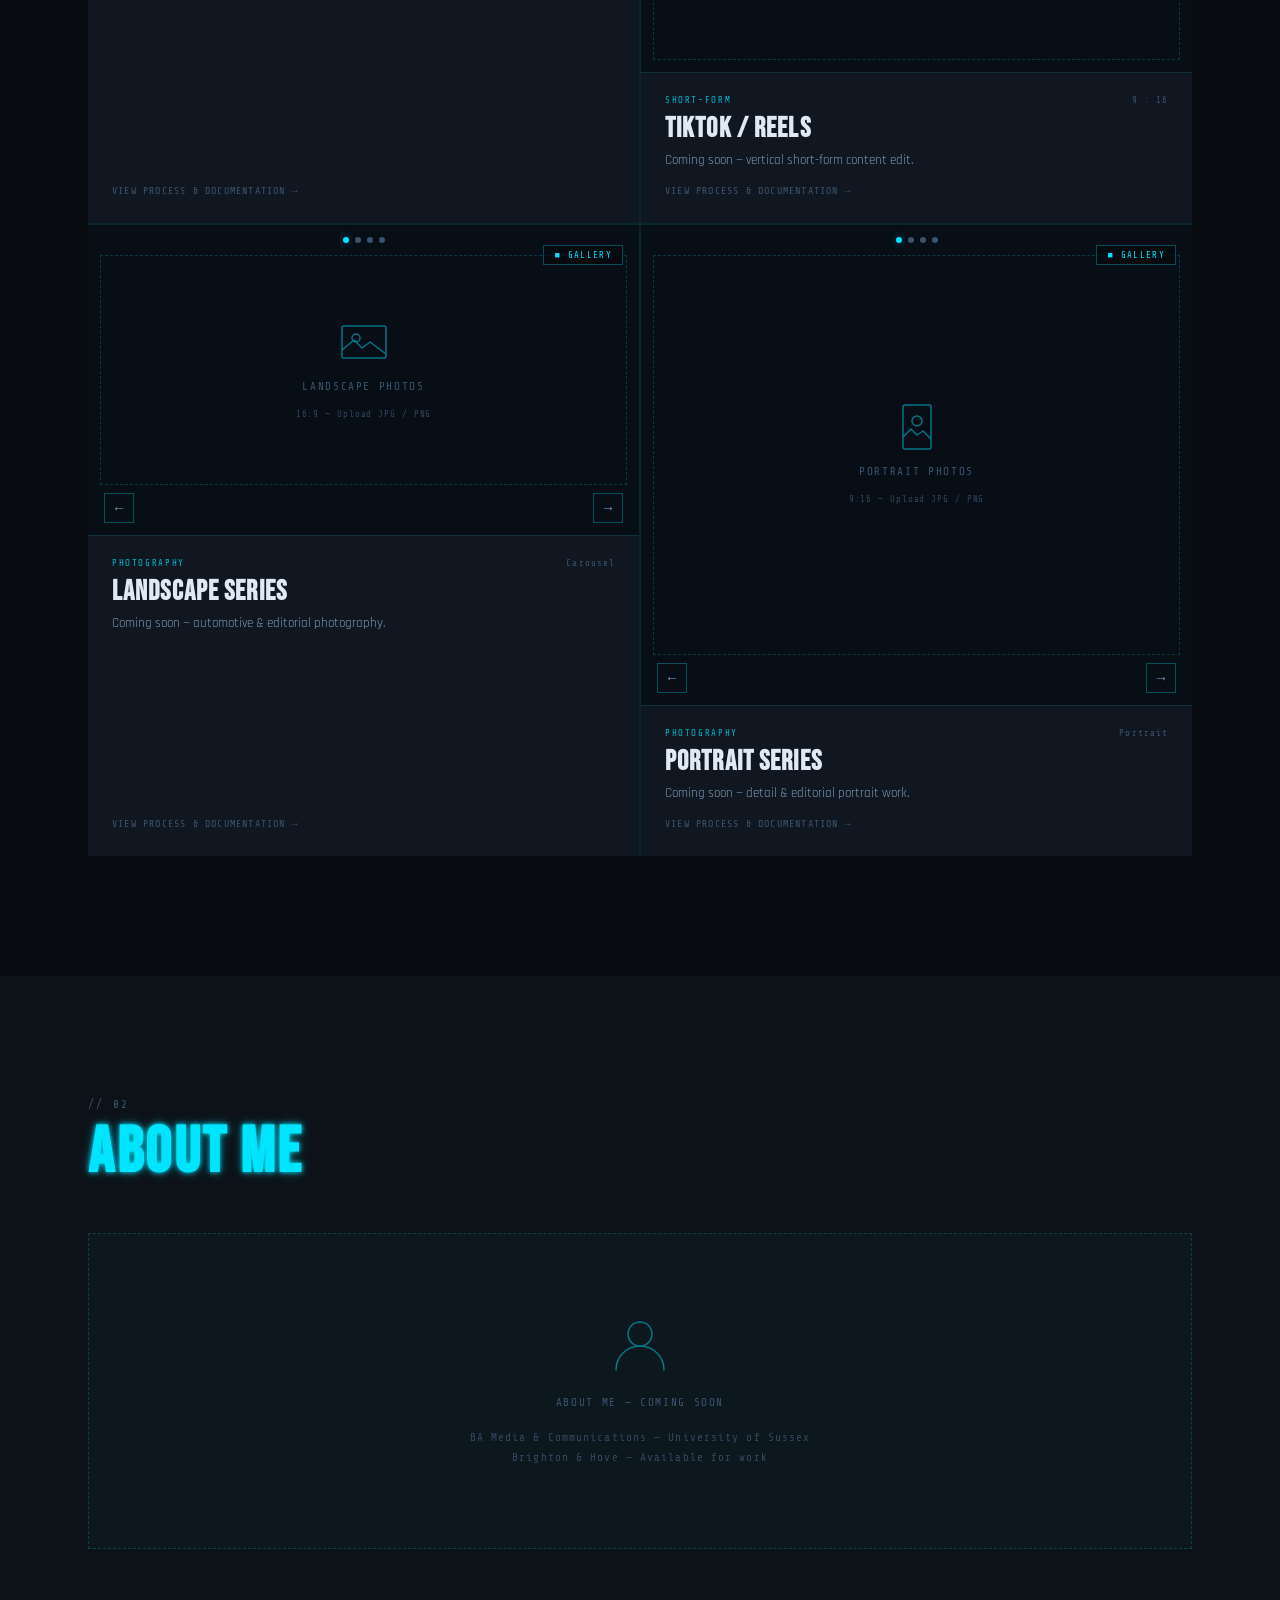
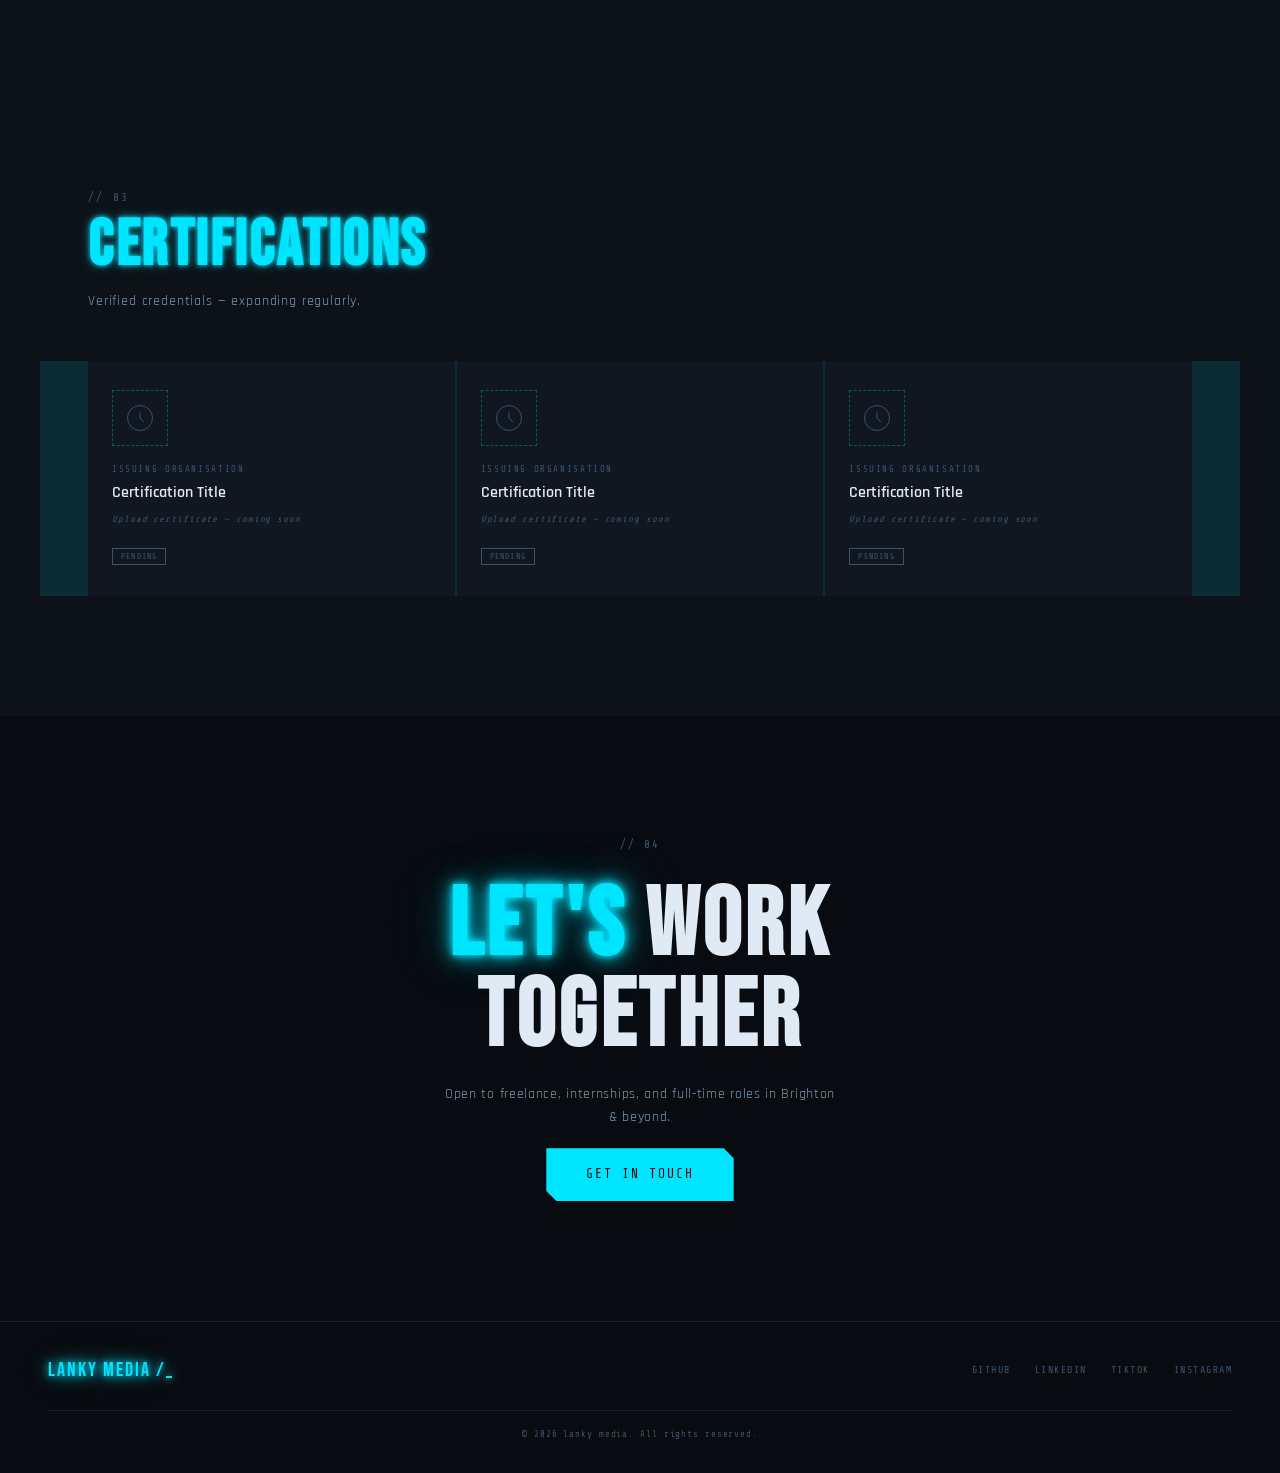
==== commit 935bd446: "Update index.html" ====
--- a/index.html
+++ b/index.html
@@ -3,7 +3,7 @@
 <head>
   <meta charset="UTF-8" />
   <meta name="viewport" content="width=device-width, initial-scale=1.0" />
-  <title>Kyle — Creative Portfolio</title>
+  <title>Lanky Media — Creative Portfolio</title>
   <link rel="preconnect" href="https://fonts.googleapis.com" />
   <link rel="preconnect" href="https://fonts.gstatic.com" crossorigin />
   <link href="https://fonts.googleapis.com/css2?family=Bebas+Neue&family=Share+Tech+Mono&family=Rajdhani:wght@300;400;500;600;700&display=swap" rel="stylesheet" />
@@ -18,7 +18,7 @@
   <nav id="navbar">
     <div class="nav-inner">
       <div class="nav-logo">
-        <span class="neon-text">KYLE</span><span class="nav-slash"> /_</span>
+        <span class="neon-text">lanky media</span><span class="nav-slash"> /_</span>
       </div>
       <ul class="nav-links">
         <li><a href="#work">Work</a></li>
@@ -332,14 +332,14 @@
   <!-- ░░ FOOTER ░░ -->
   <footer id="footer">
     <div class="footer-inner">
-      <div class="footer-logo neon-text">KYLE /_</div>
+      <div class="footer-logo neon-text">lanky media /_</div>
       <div class="footer-links">
         <a href="https://github.com/yourusername" target="_blank" rel="noopener">GitHub</a>
         <a href="https://linkedin.com/in/yourprofile" target="_blank" rel="noopener">LinkedIn</a>
         <a href="https://www.tiktok.com/@yourprofile" target="_blank" rel="noopener">TikTok</a>
         <a href="https://instagram.com/yourprofile" target="_blank" rel="noopener">Instagram</a>
       </div>
-      <p class="footer-copy">&copy; 2026 Kyle. All rights reserved.</p>
+      <p class="footer-copy">&copy; 2026 lanky media. All rights reserved.</p>
     </div>
   </footer>
 
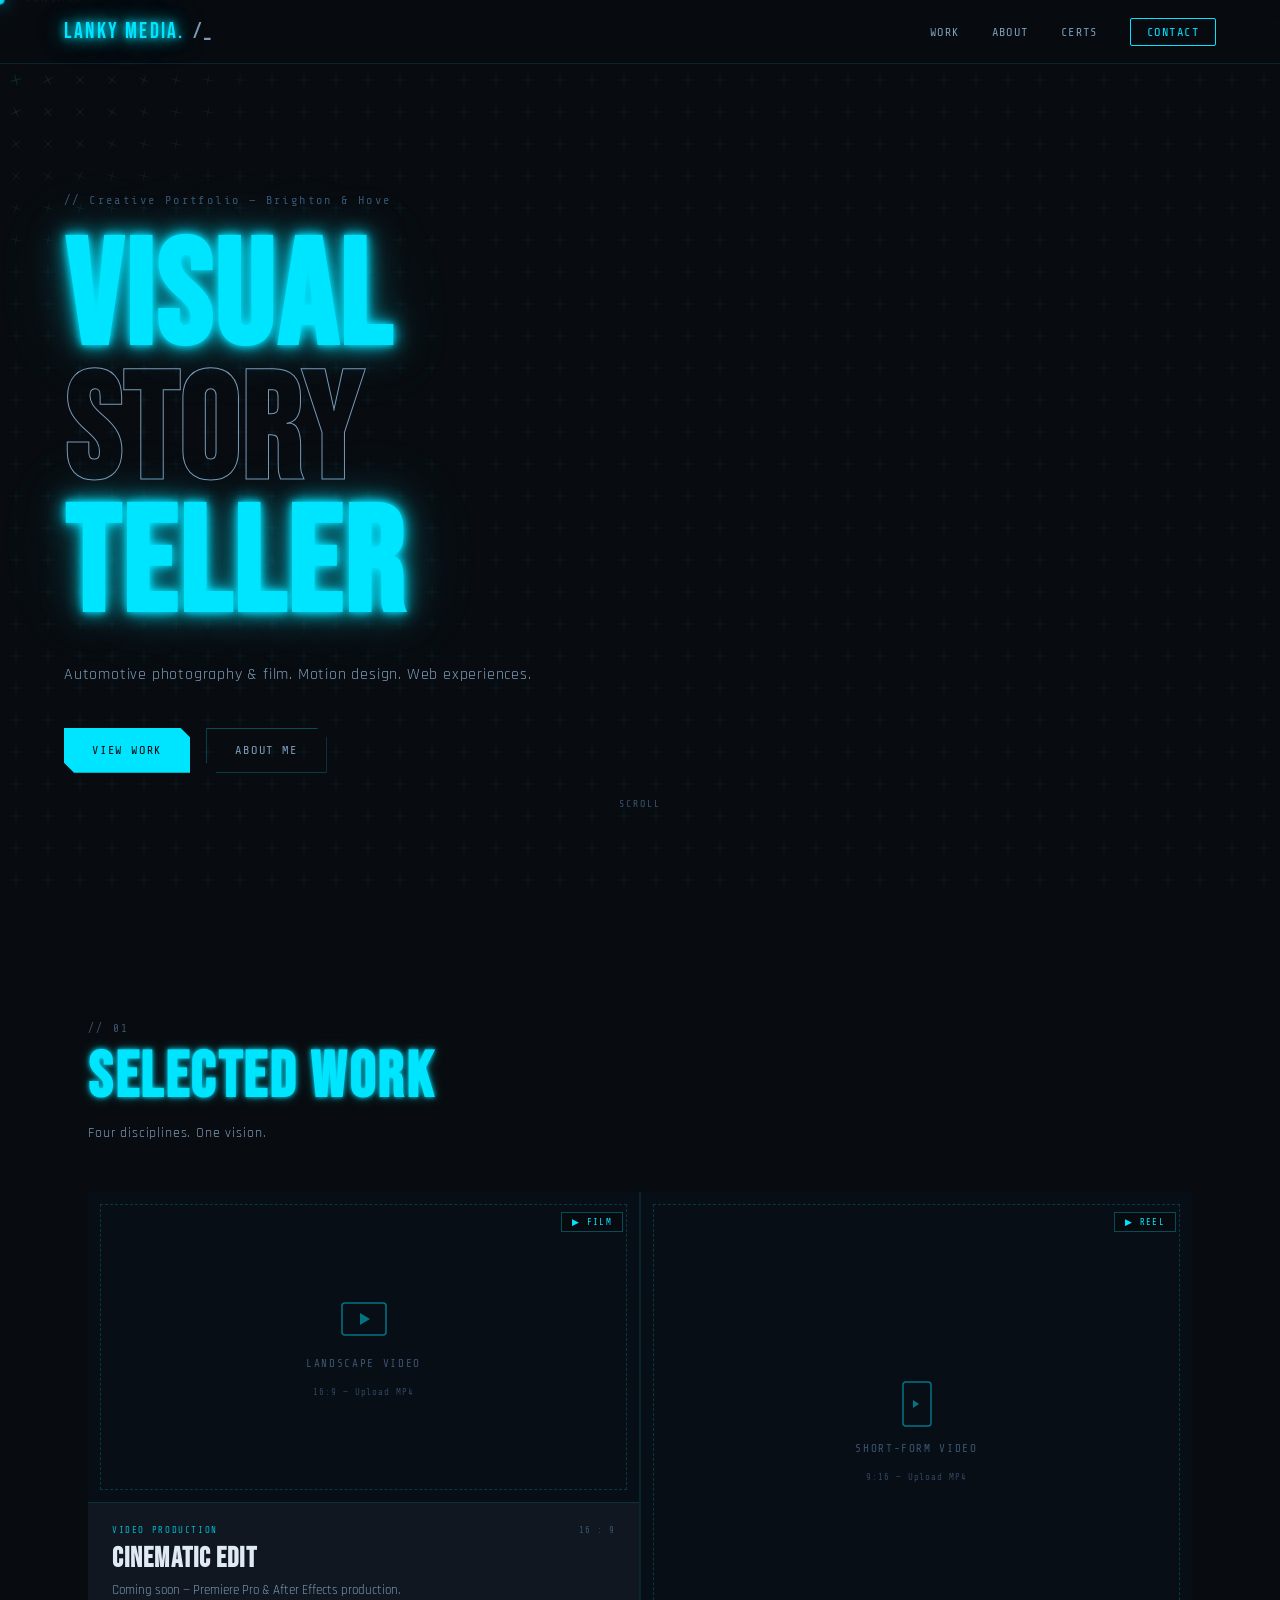
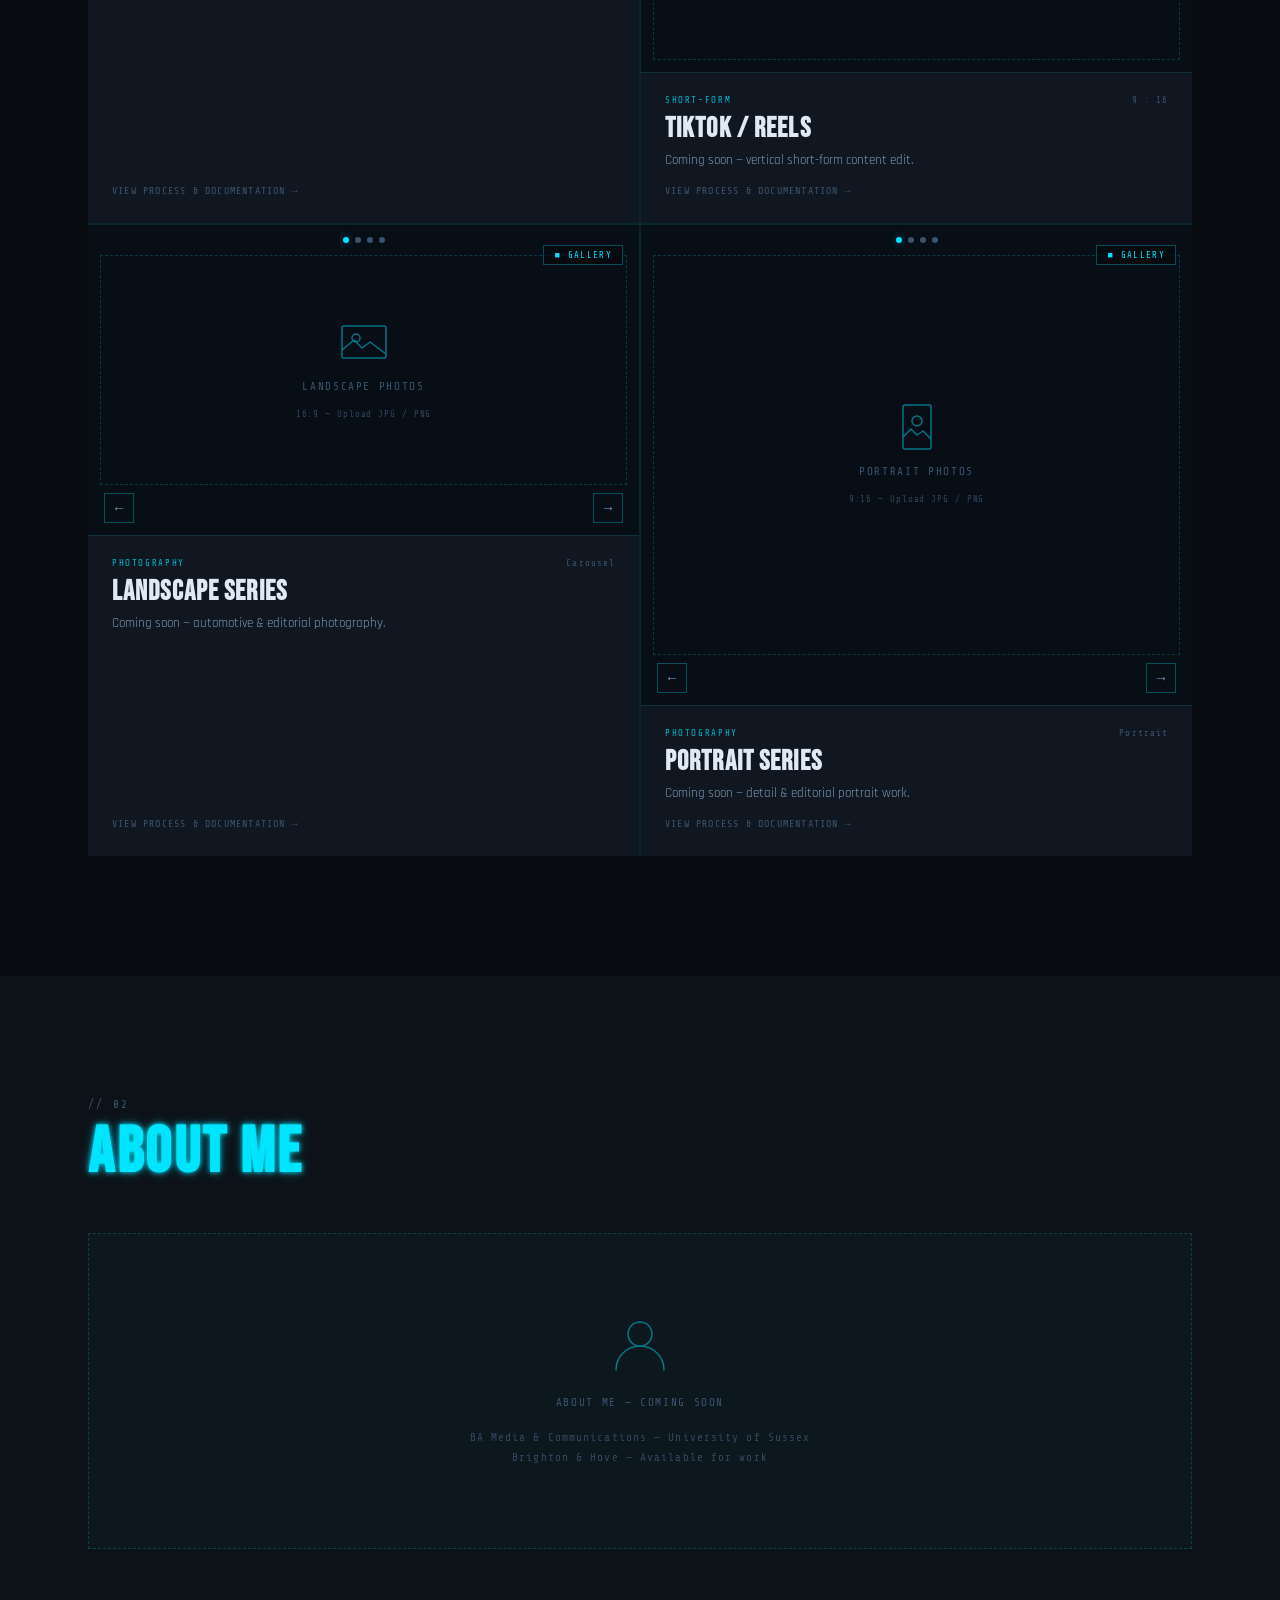
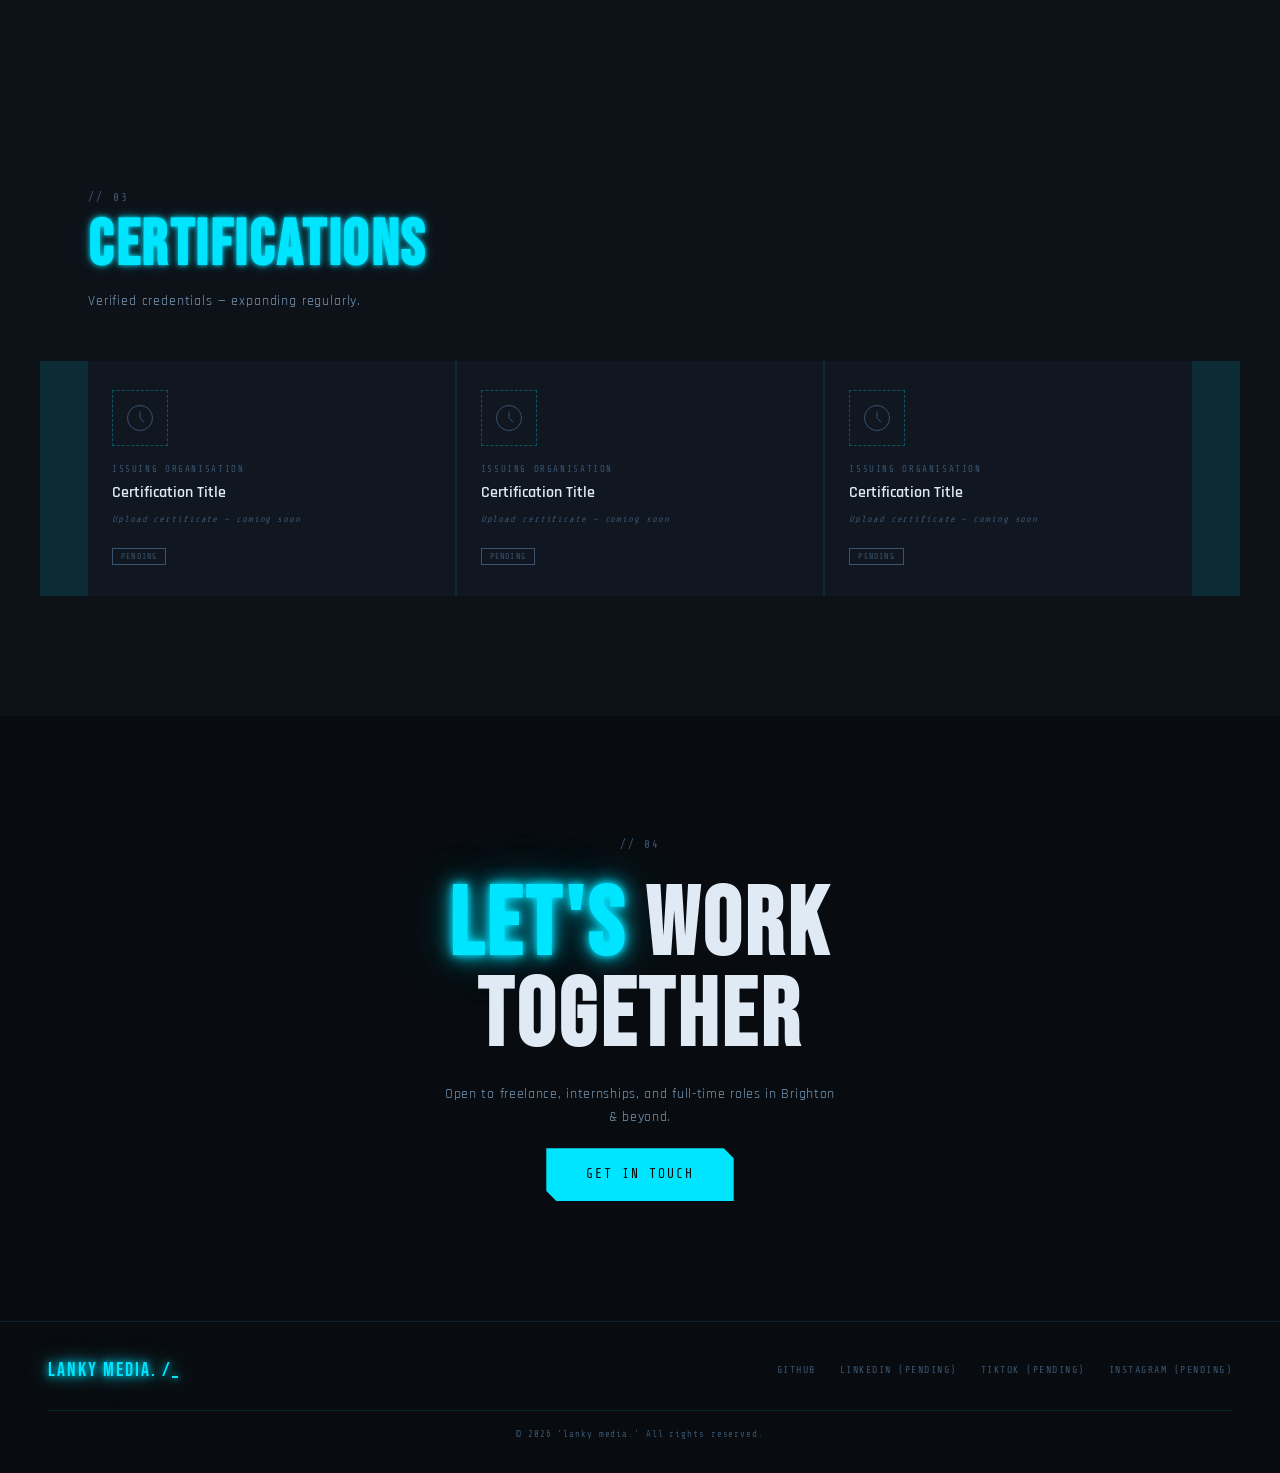
==== commit 19c4c251: "Update index.html" ====
--- a/index.html
+++ b/index.html
@@ -3,7 +3,7 @@
 <head>
   <meta charset="UTF-8" />
   <meta name="viewport" content="width=device-width, initial-scale=1.0" />
-  <title>Lanky Media — Creative Portfolio</title>
+  <title>lanky media. — Creative Portfolio</title>
   <link rel="preconnect" href="https://fonts.googleapis.com" />
   <link rel="preconnect" href="https://fonts.gstatic.com" crossorigin />
   <link href="https://fonts.googleapis.com/css2?family=Bebas+Neue&family=Share+Tech+Mono&family=Rajdhani:wght@300;400;500;600;700&display=swap" rel="stylesheet" />
@@ -18,7 +18,7 @@
   <nav id="navbar">
     <div class="nav-inner">
       <div class="nav-logo">
-        <span class="neon-text">lanky media</span><span class="nav-slash"> /_</span>
+        <span class="neon-text">lanky media.</span><span class="nav-slash"> /_</span>
       </div>
       <ul class="nav-links">
         <li><a href="#work">Work</a></li>
@@ -332,14 +332,14 @@
   <!-- ░░ FOOTER ░░ -->
   <footer id="footer">
     <div class="footer-inner">
-      <div class="footer-logo neon-text">lanky media /_</div>
+      <div class="footer-logo neon-text">lanky media. /_</div>
       <div class="footer-links">
-        <a href="https://github.com/yourusername" target="_blank" rel="noopener">GitHub</a>
-        <a href="https://linkedin.com/in/yourprofile" target="_blank" rel="noopener">LinkedIn</a>
-        <a href="https://www.tiktok.com/@yourprofile" target="_blank" rel="noopener">TikTok</a>
-        <a href="https://instagram.com/yourprofile" target="_blank" rel="noopener">Instagram</a>
-      </div>
-      <p class="footer-copy">&copy; 2026 lanky media. All rights reserved.</p>
+        <a href="https://github.com/lankysmoove" target="_blank" rel="noopener">GitHub</a>
+        <a href="https://linkedin.com/in/yourprofile" target="_blank" rel="noopener">LinkedIn (Pending)</a>
+        <a href="https://www.tiktok.com/@yourprofile" target="_blank" rel="noopener">TikTok (Pending)</a>
+        <a href="https://instagram.com/yourprofile" target="_blank" rel="noopener">Instagram (Pending)</a>
+      </div>
+      <p class="footer-copy">&copy; 2026 'lanky media.' All rights reserved.</p>
     </div>
   </footer>
 
--- a/style.css
+++ b/style.css
@@ -1,5 +1,5 @@
 /* ============================================================
-   KYLE /_ — PORTFOLIO
+   lanky media /_ — PORTFOLIO
    style.css
    ============================================================ */
 
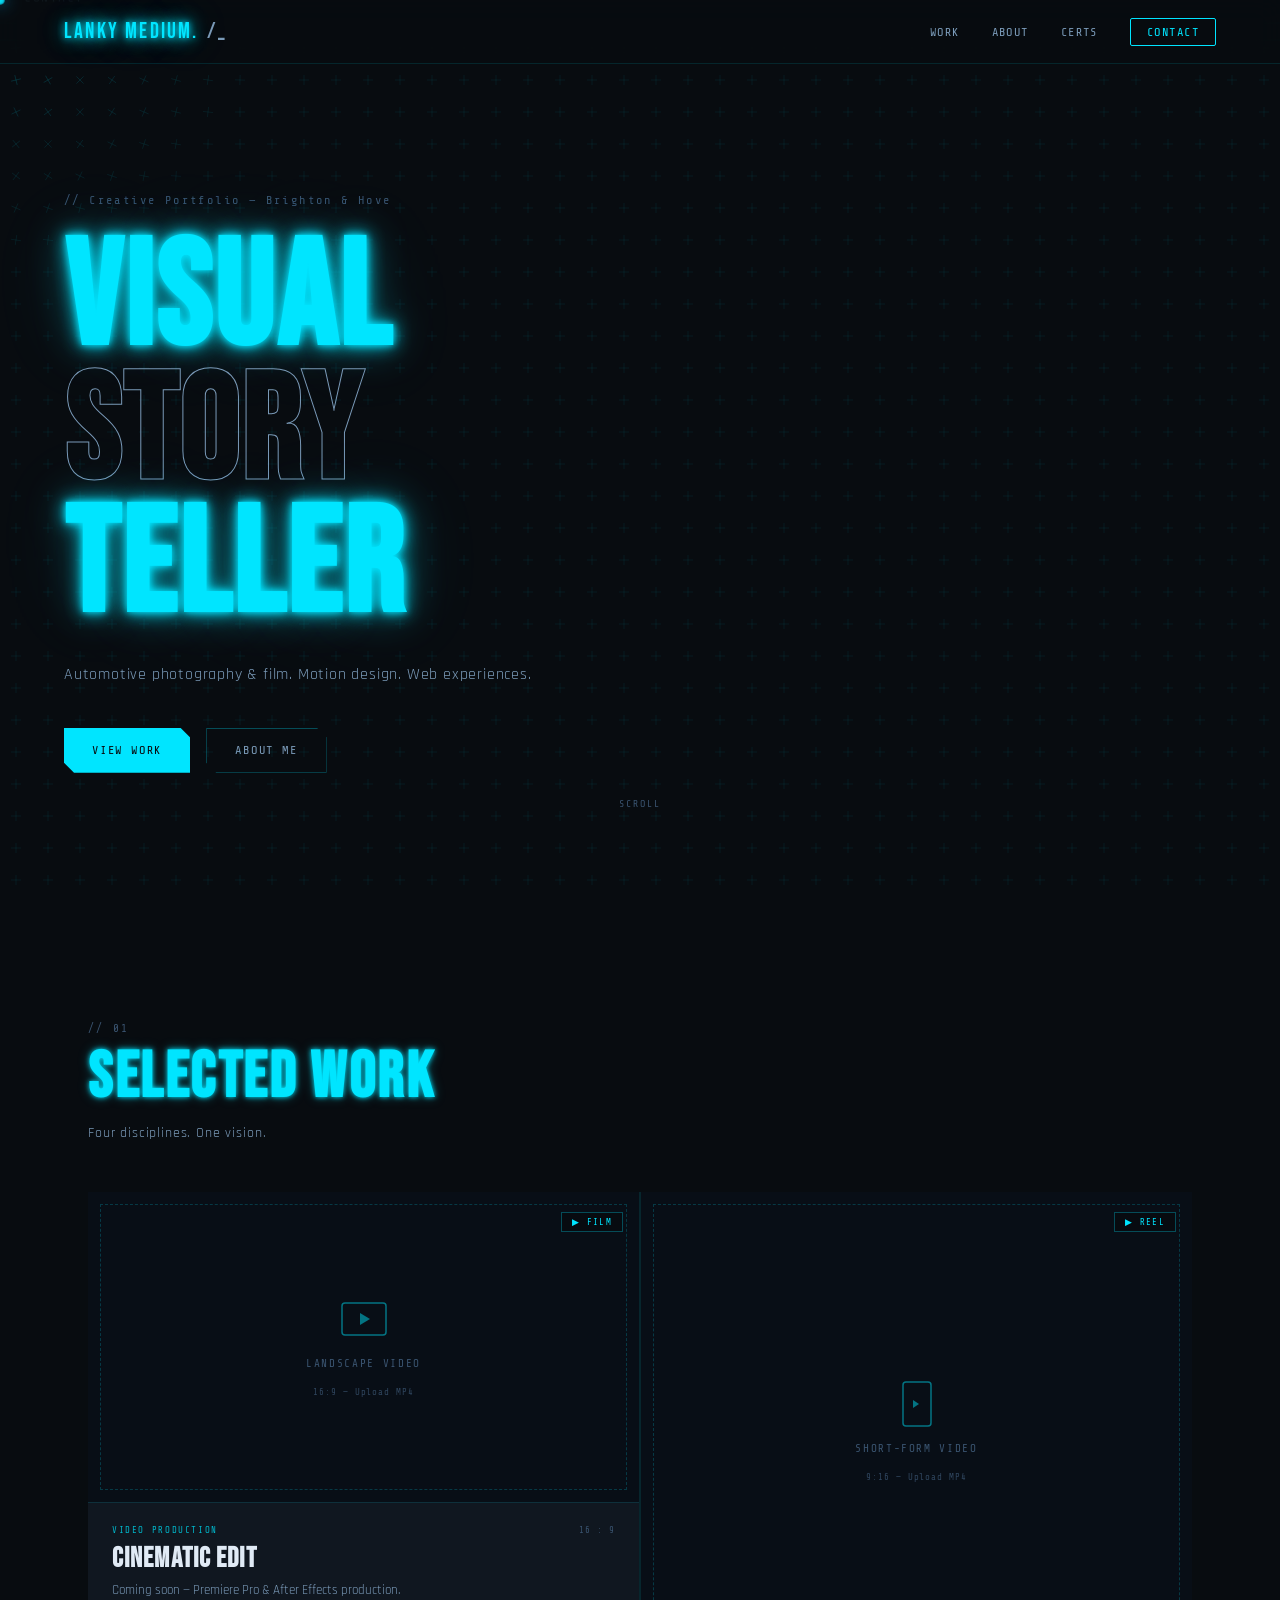
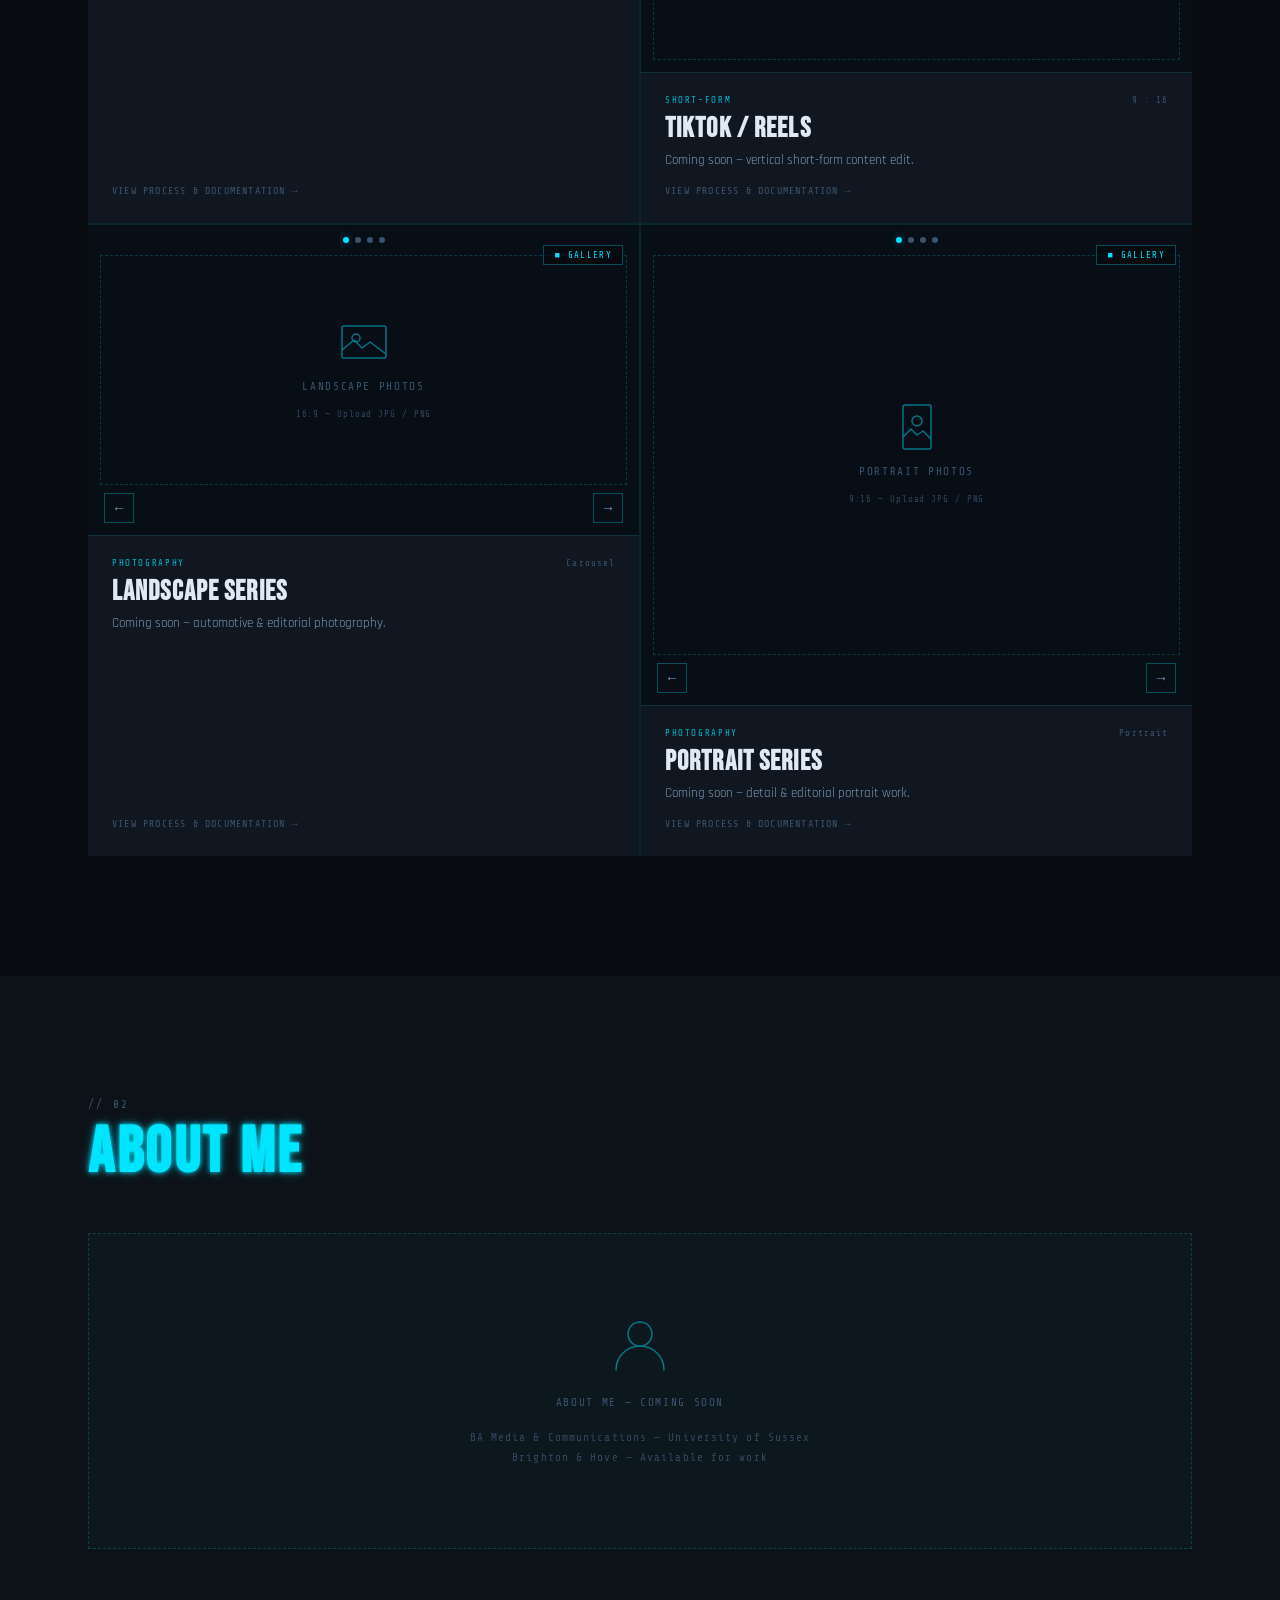
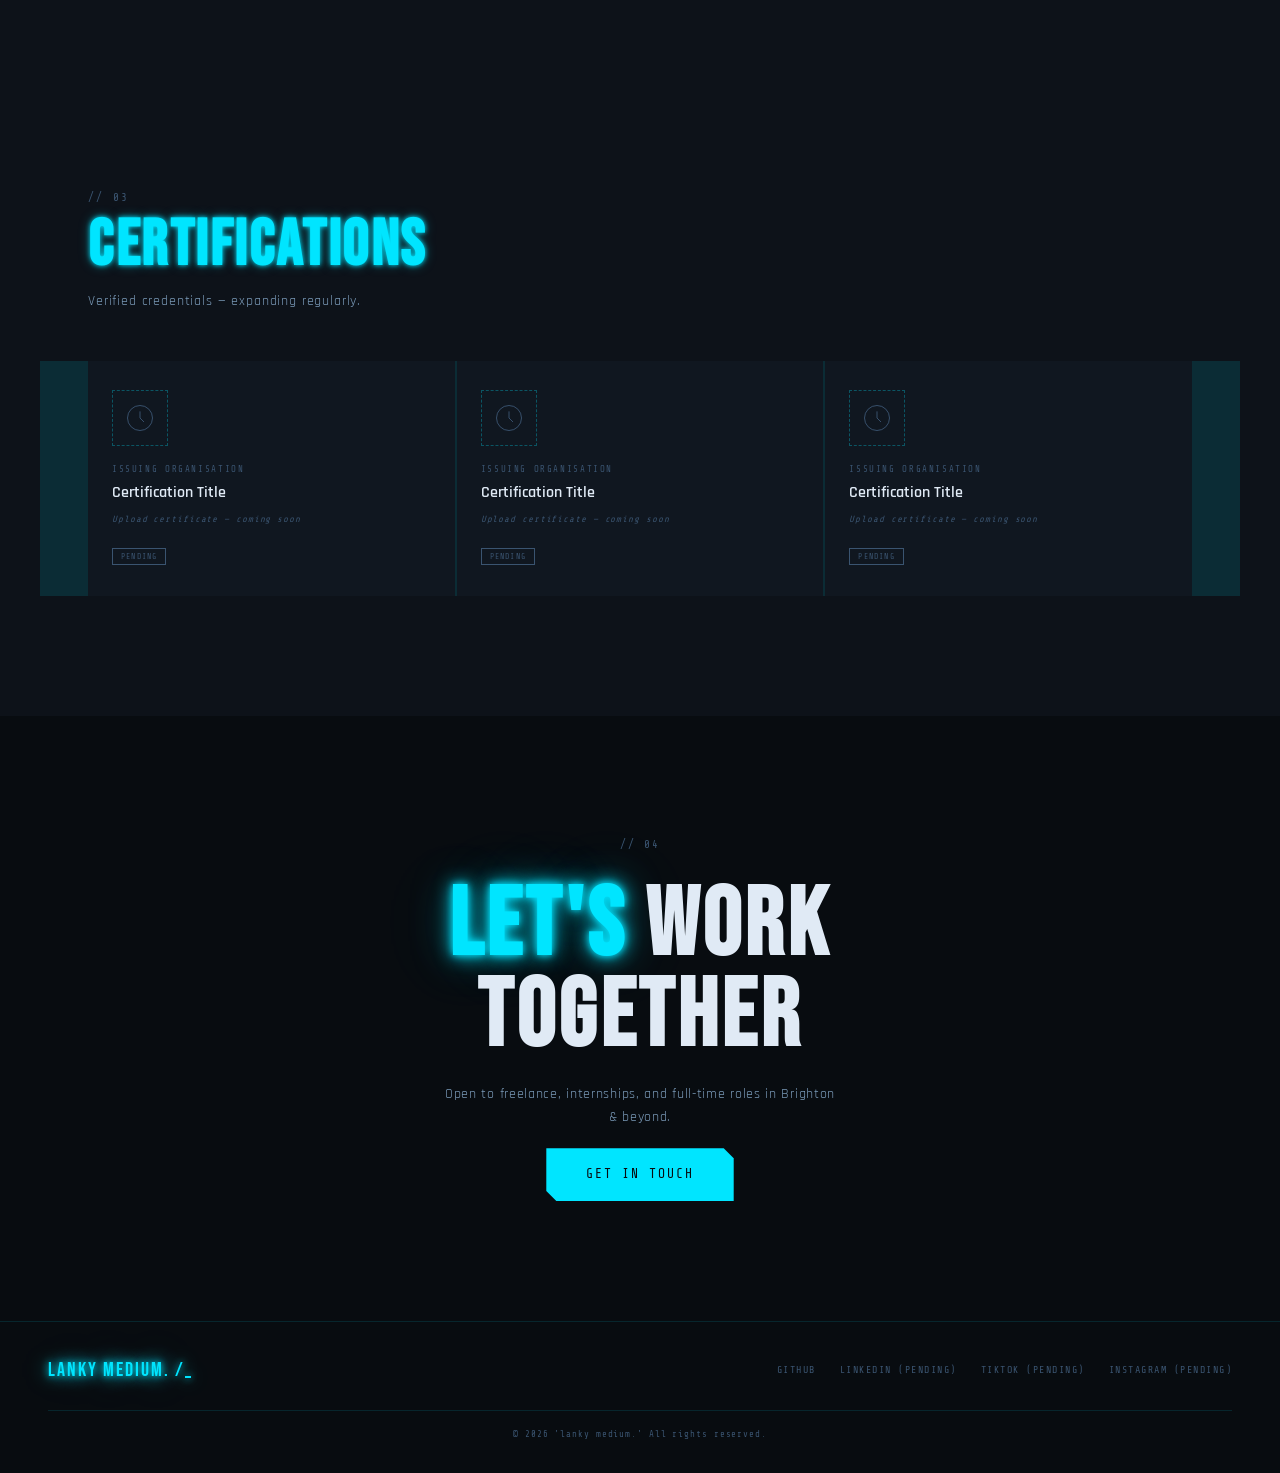
==== commit def9ca79: "Update index.html" ====
--- a/index.html
+++ b/index.html
@@ -3,7 +3,7 @@
 <head>
   <meta charset="UTF-8" />
   <meta name="viewport" content="width=device-width, initial-scale=1.0" />
-  <title>lanky media. — Creative Portfolio</title>
+  <title>lanky medium. — Creative Portfolio</title>
   <link rel="preconnect" href="https://fonts.googleapis.com" />
   <link rel="preconnect" href="https://fonts.gstatic.com" crossorigin />
   <link href="https://fonts.googleapis.com/css2?family=Bebas+Neue&family=Share+Tech+Mono&family=Rajdhani:wght@300;400;500;600;700&display=swap" rel="stylesheet" />
@@ -18,7 +18,7 @@
   <nav id="navbar">
     <div class="nav-inner">
       <div class="nav-logo">
-        <span class="neon-text">lanky media.</span><span class="nav-slash"> /_</span>
+        <span class="neon-text">lanky medium.</span><span class="nav-slash"> /_</span>
       </div>
       <ul class="nav-links">
         <li><a href="#work">Work</a></li>
@@ -332,14 +332,14 @@
   <!-- ░░ FOOTER ░░ -->
   <footer id="footer">
     <div class="footer-inner">
-      <div class="footer-logo neon-text">lanky media. /_</div>
+      <div class="footer-logo neon-text">lanky medium. /_</div>
       <div class="footer-links">
         <a href="https://github.com/lankysmoove" target="_blank" rel="noopener">GitHub</a>
         <a href="https://linkedin.com/in/yourprofile" target="_blank" rel="noopener">LinkedIn (Pending)</a>
         <a href="https://www.tiktok.com/@yourprofile" target="_blank" rel="noopener">TikTok (Pending)</a>
         <a href="https://instagram.com/yourprofile" target="_blank" rel="noopener">Instagram (Pending)</a>
       </div>
-      <p class="footer-copy">&copy; 2026 'lanky media.' All rights reserved.</p>
+      <p class="footer-copy">&copy; 2026 'lanky medium.' All rights reserved.</p>
     </div>
   </footer>
 
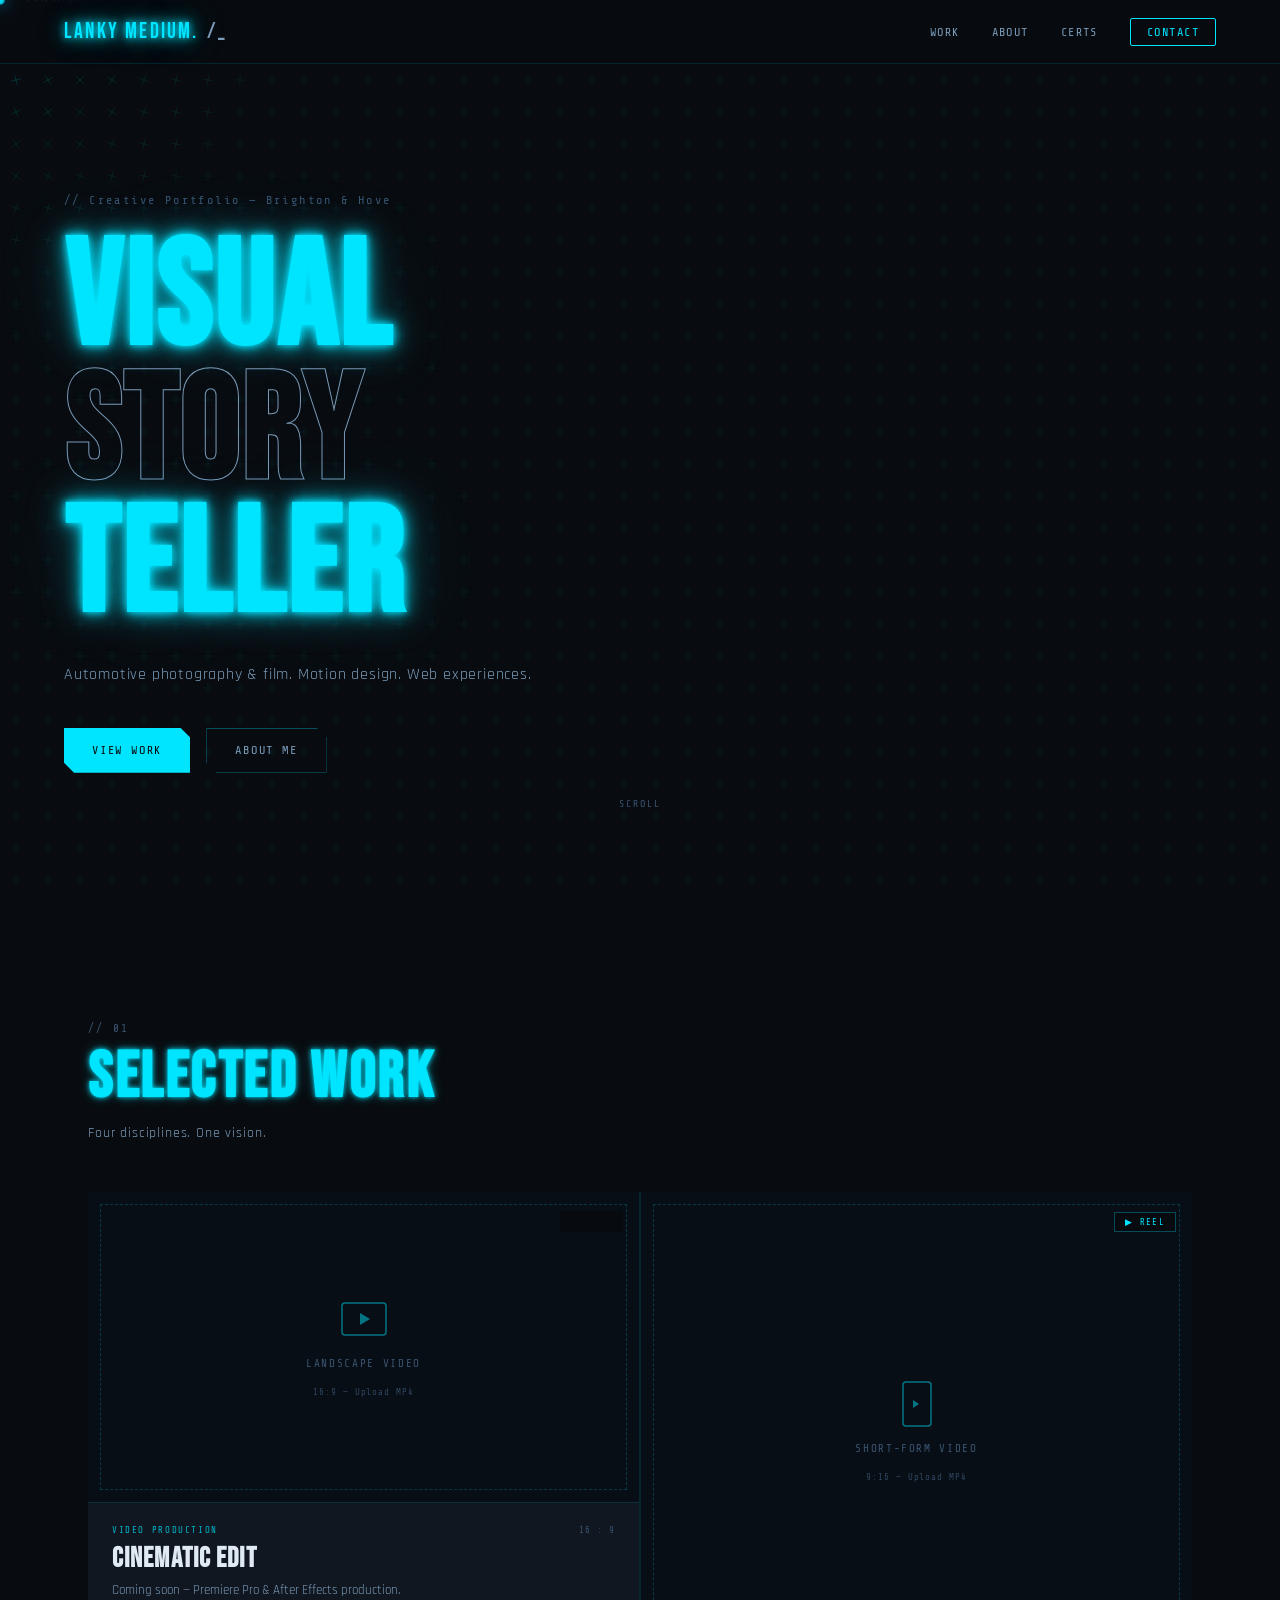
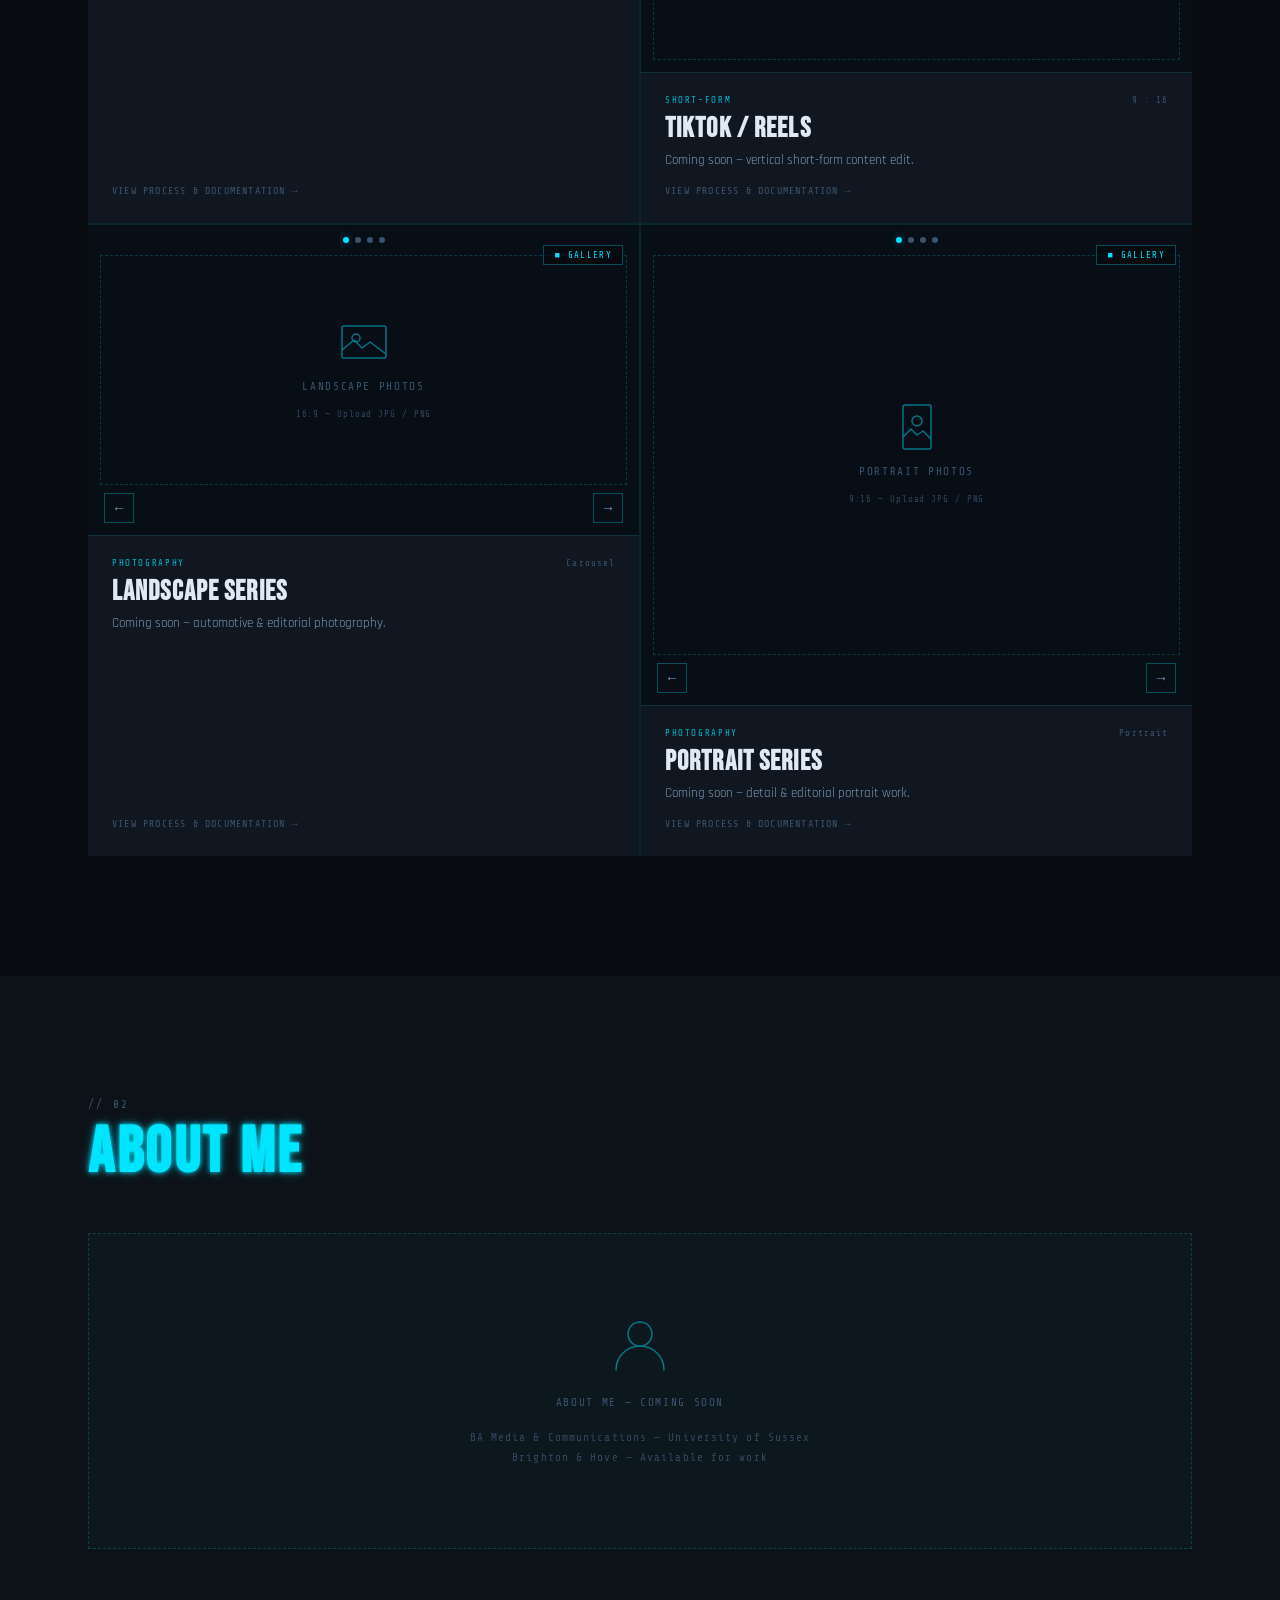
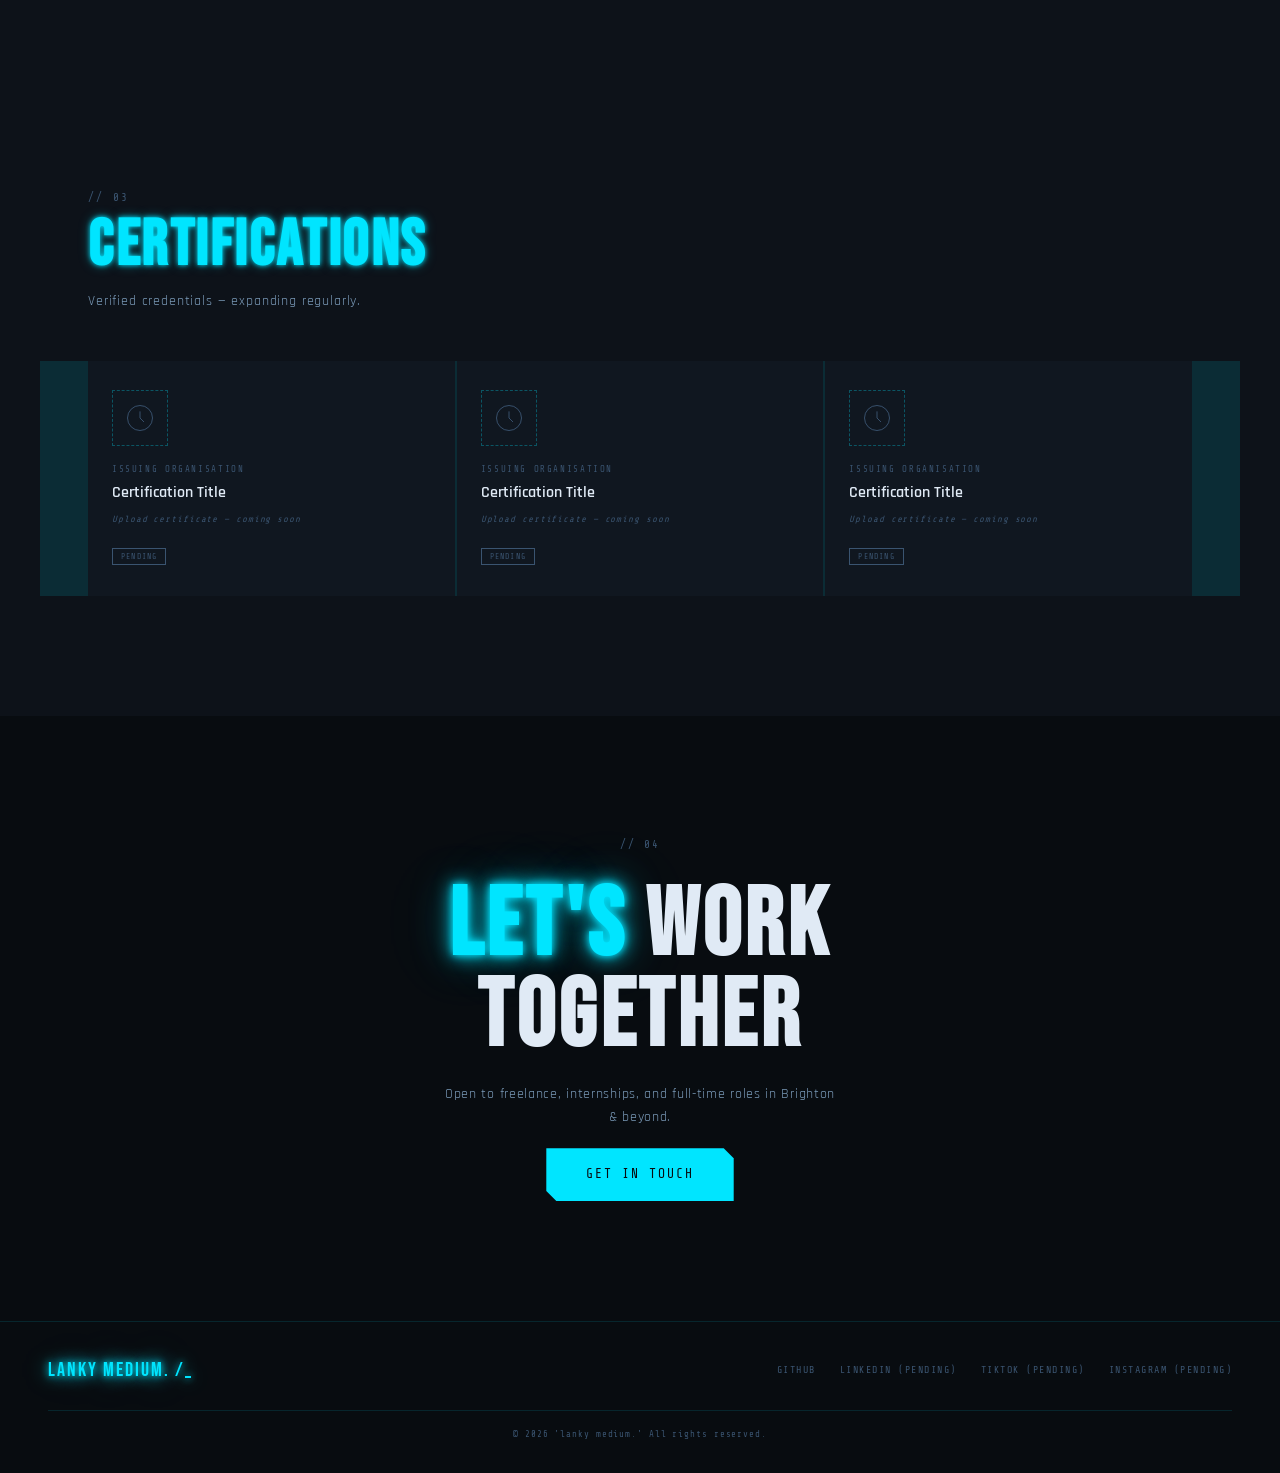
==== commit 02277c58: "Update index.html" ====
--- a/index.html
+++ b/index.html
@@ -325,7 +325,7 @@
         <span class="neon-text neon-flicker-slow">Let's</span> Work<br/>Together
       </h2>
       <p class="contact-sub">Open to freelance, internships, and full-time roles in Brighton &amp; beyond.</p>
-      <a href="mailto:your@email.com" class="btn-primary btn-large">Get In Touch</a>
+      <a href="mailto:lankysmoove@duck.com" class="btn-primary btn-large">Get In Touch</a>
     </div>
   </section>
 
--- a/style.css
+++ b/style.css
@@ -1,5 +1,5 @@
 /* ============================================================
-   lanky media /_ — PORTFOLIO
+   lanky medium /_ — PORTFOLIO
    style.css
    ============================================================ */
 
